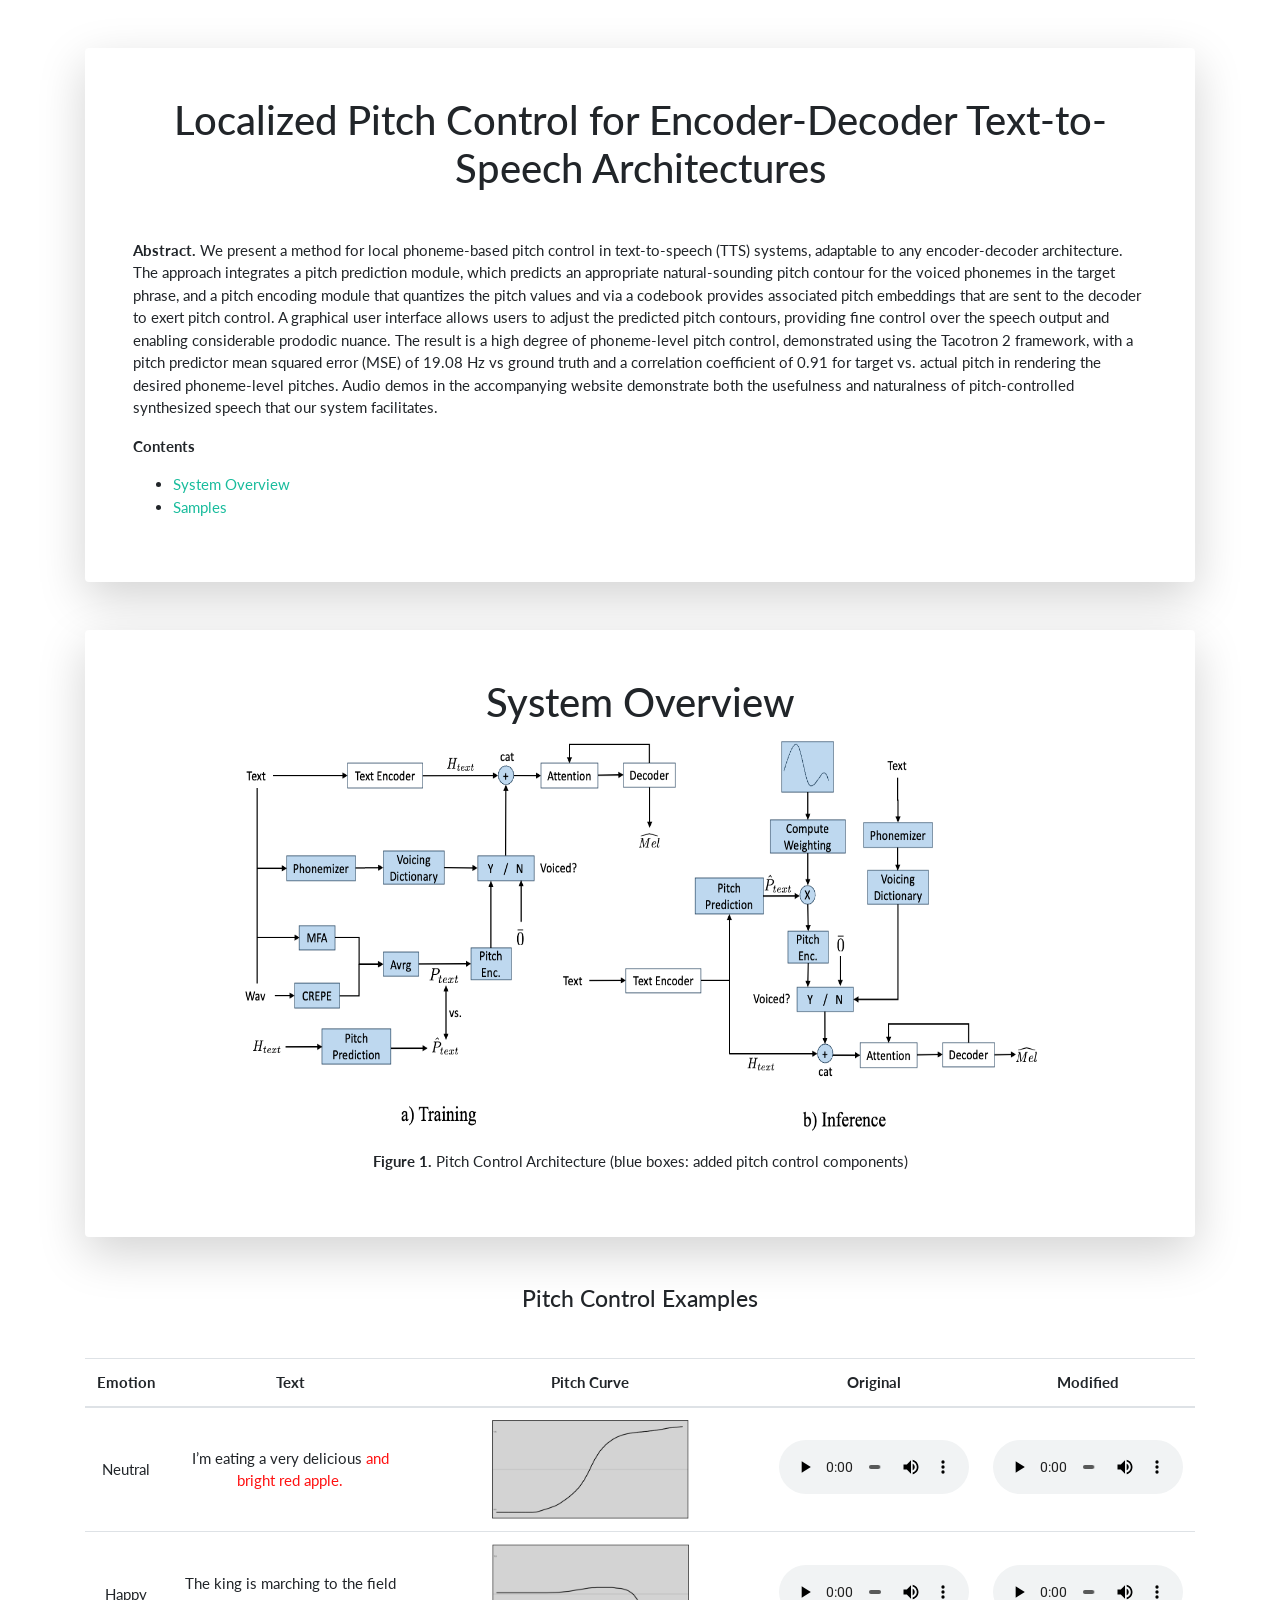
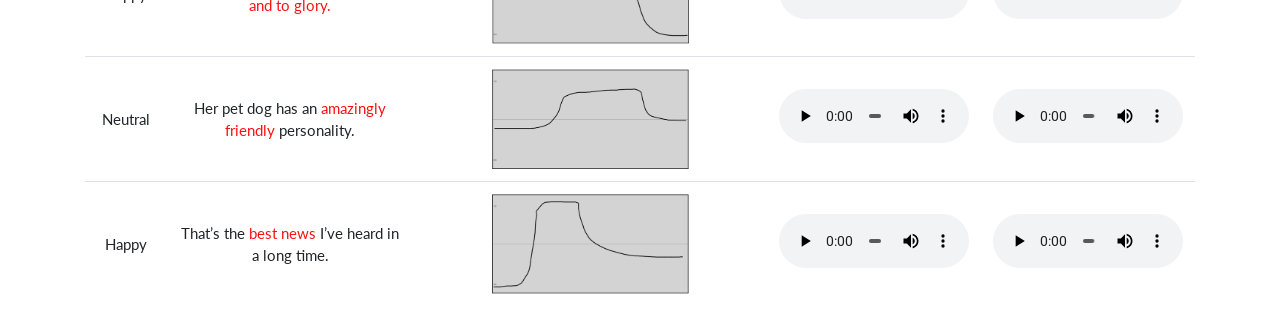
==== index.html @ 07febe43 "Fix system overview caption" ====
<!DOCTYPE html>
<html>

<head>
	<meta charset="utf-8">
	<meta name="generator" content="Hugo 0.88.1" />
	<meta name="viewport" content="width=device-width, initial-scale=1">
	<link href="https://fonts.googleapis.com/css?family=Roboto:300,400,700" rel="stylesheet" type="text/css">
	<link rel="stylesheet" href="css/bootstrap.min.css">

	<title id="page-title">Localized Pitch Control for Encoder-Decoder Text-to-Speech Architectures</title>
	<link href="css/bootstrap.min.css" rel="stylesheet">
	<link href="css/style.css" rel="stylesheet">
</head>


<body data-new-gr-c-s-check-loaded="14.1091.0" data-gr-ext-installed="">

<div class="container" >
<header role="banner">
</header>
<main role="main">
<article itemscope itemtype="https://schema.org/BlogPosting">

<div class="container pt-5 mt-5 shadow-lg p-5 mb-5 bg-white rounded">
	<div class="text-center">
	<h2 id="header-title">Localized Pitch Control for Encoder-Decoder Text-to-Speech Architectures</h2>

        <p class="fst-italic mb-0">
        	<br>
			  
      <p></p>
        </p>
        <p><b> </b></p>
	</div>
	<p id="abstract"><b>Abstract.</b> 
		We present a method for local phoneme-based pitch control in text-to-speech (TTS) systems, adaptable to any encoder-decoder architecture. The approach integrates a pitch prediction module, which predicts an appropriate natural-sounding pitch contour for the voiced phonemes in the target phrase, and a pitch encoding module that quantizes the pitch values and via a codebook provides associated pitch embeddings that are sent to the decoder to exert pitch control. A graphical user interface allows users to adjust the predicted pitch contours, providing fine control over the speech output and enabling considerable prododic nuance. The result is a high degree of phoneme-level pitch control, demonstrated using the Tacotron 2 framework, with a pitch predictor mean squared error (MSE) of 19.08 Hz vs ground truth and a correlation coefficient of 0.91 for target vs. actual pitch in rendering the desired phoneme-level pitches. Audio demos in the accompanying website demonstrate both the usefulness and naturalness of pitch-controlled synthesized speech that our system facilitates.
	</p>

	<p>
	<b>Contents</b>
      <ul>
        <li><a href="#model-overview">System Overview</a></li>
		<li><a href="#sample-list">Samples</a></li>
      </ul>
	</p>
</div>

<div class="container pt-5 mt-5 shadow-lg p-5 mb-5 bg-white rounded">		
	<h2 id="model-overview" style="text-align: center;">System Overview</h2>
	<body>
	<p style="text-align: center;">
		<img src="data/system.png" height="400" width="800">
	</p>
	</body>
		<p style="text-align: center;" >
			<b>Figure 1.</b> Pitch Control Architecture (blue boxes: added pitch control components)
		</p>
</div>

<h4 id="pitch-control-samples" style="text-align: center;">Pitch Control Examples</h4>
	<br>
		<div class="table-responsive pt-3">
			<table class="table table-hover pt-2">
				<thead>
				<tr>
				<th style="text-align: center">Emotion</th>
				<th style="text-align: center">Text</th>
				<th style="text-align: center">Pitch Curve</th>
				<th style="text-align: center">Original</th>
				<th style="text-align: center">Modified</th>
				</tr>
				</thead>
				<tbody id="sample-list">
					<tr>
						<td style="vertical-align : middle;text-align:center;">Neutral</td>
						<td style="vertical-align : middle;text-align:center;">I’m eating a very delicious <span class="pitch">and bright red apple.</span></td>
						<td style="vertical-align : middle;text-align:center;"><img src="data\samples\canvas_1.png" width="60%" height="60%"/></td>
						<td style="vertical-align : middle;text-align:center;"><audio  controls style="width: 190px;"><source src="data\samples\original_1.wav"/>Your browser does not support the audio element.</audio></td>
						<td style="vertical-align : middle;text-align:center;"><audio  controls style="width: 190px;"><source src="data\samples\modified_1.wav"/>Your browser does not support the audio element.</audio></td>
					</tr><tr>
						<td style="vertical-align : middle;text-align:center;">Happy</td>
						<td style="vertical-align : middle;text-align:center;">The king is marching to the field <span class="pitch">and to glory.</span></td>
						<td style="vertical-align : middle;text-align:center;"><img src="data\samples\canvas_2.png" width="60%" height="60%"/></td>
						<td style="vertical-align : middle;text-align:center;"><audio  controls style="width: 190px;"><source src="data\samples\original_2.wav"/>Your browser does not support the audio element.</audio></td>
						<td style="vertical-align : middle;text-align:center;"><audio  controls style="width: 190px;"><source src="data\samples\modified_2.wav"/>Your browser does not support the audio element.</audio></td>
					</tr><tr>
						<td style="vertical-align : middle;text-align:center;">Neutral</td>
						<td style="vertical-align : middle;text-align:center;">Her pet dog has an <span class="pitch">amazingly friendly</span> personality.</td>
						<td style="vertical-align : middle;text-align:center;"><img src="data\samples\canvas_3.png" width="60%" height="60%"/></td>
						<td style="vertical-align : middle;text-align:center;"><audio  controls style="width: 190px;"><source src="data\samples\original_3.wav"/>Your browser does not support the audio element.</audio></td>
						<td style="vertical-align : middle;text-align:center;"><audio  controls style="width: 190px;"><source src="data\samples\modified_3.wav"/>Your browser does not support the audio element.</audio></td>
					</tr><tr>
						<td style="vertical-align : middle;text-align:center;">Happy</td>
						<td style="vertical-align : middle;text-align:center;">That’s the <span class="pitch">best news</span> I’ve heard in a long time.</td>
						<td style="vertical-align : middle;text-align:center;"><img src="data\samples\canvas_4.png" width="60%" height="60%"/></td>
						<td style="vertical-align : middle;text-align:center;"><audio  controls style="width: 190px;"><source src="data\samples\original_4.wav"/>Your browser does not support the audio element.</audio></td>
						<td style="vertical-align : middle;text-align:center;"><audio  controls style="width: 190px;"><source src="data\samples\modified_4.wav"/>Your browser does not support the audio element.</audio></td>
					</tr>
				</tbody>
			</table>
		</div>
</div>

</div>

</article>
</main>
</div>

</body>
</html>
---- css/style.css ----
.pitch { color:#FF1111}
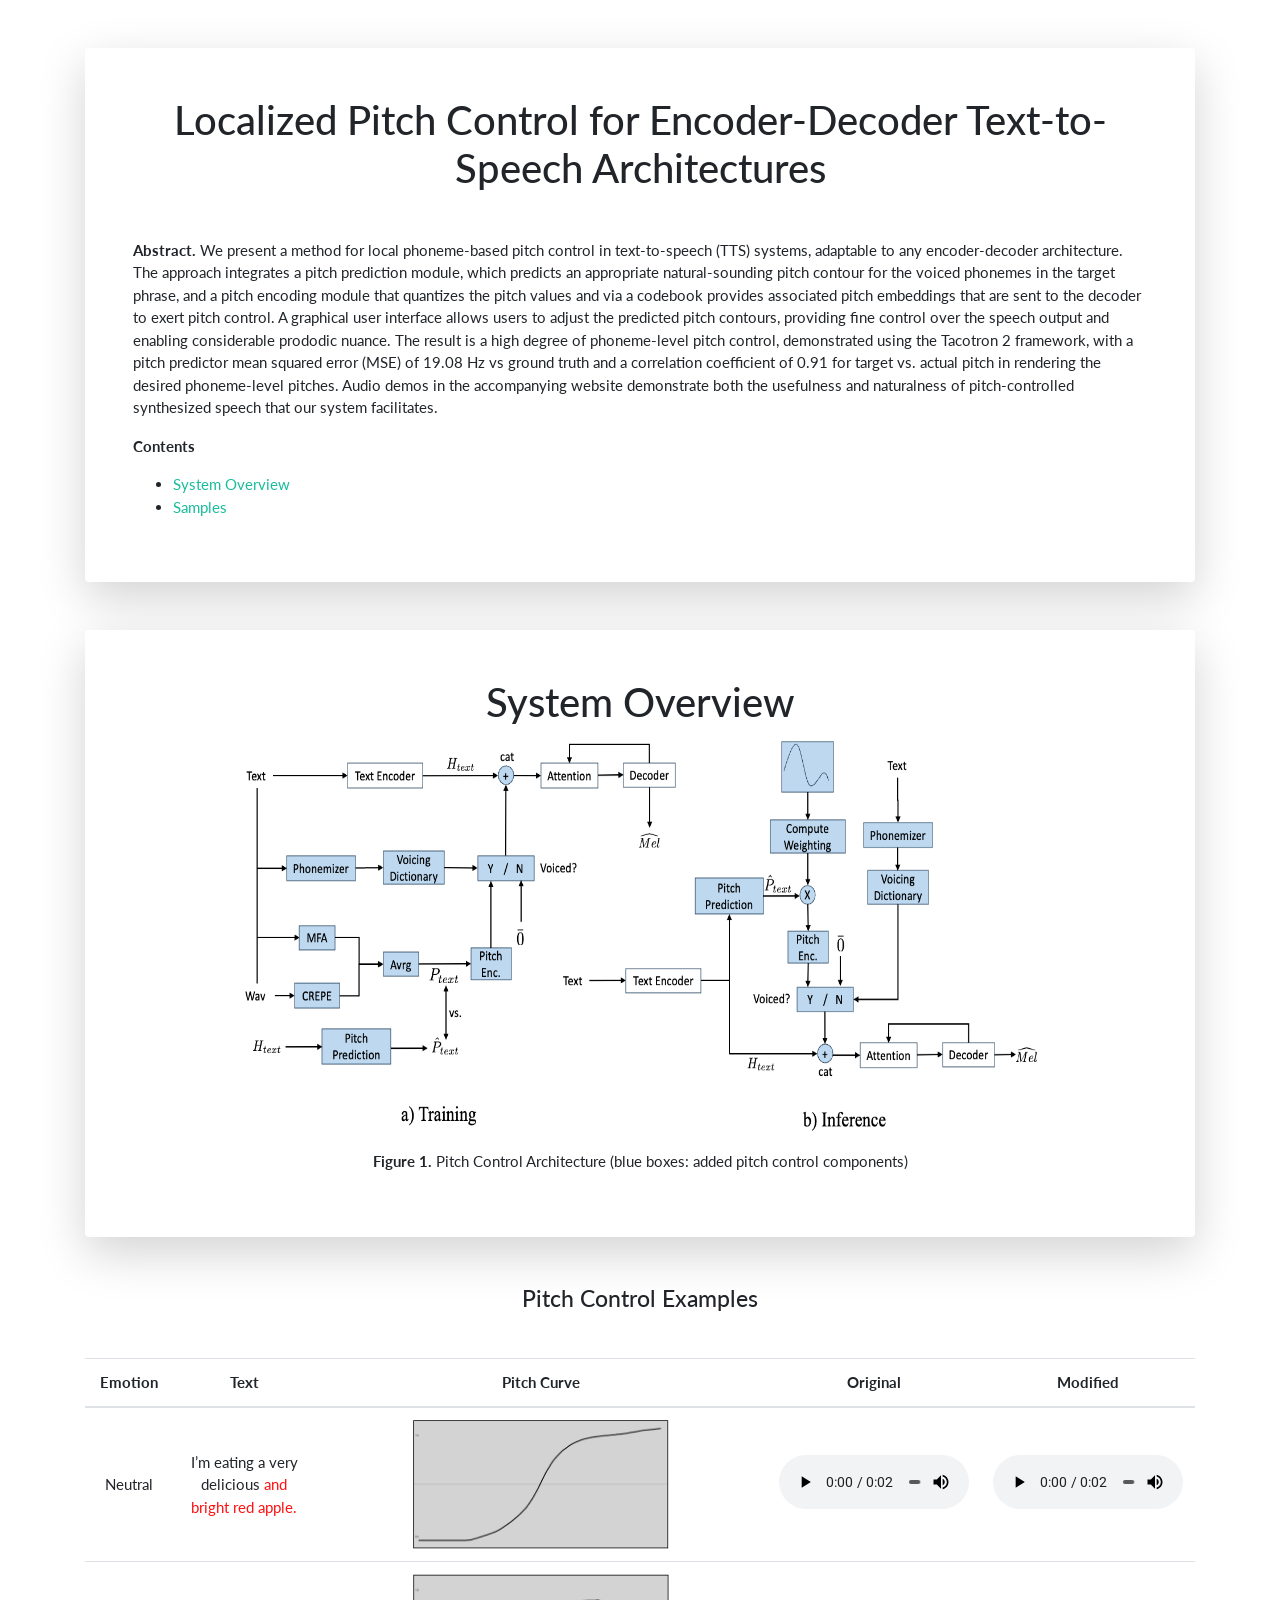
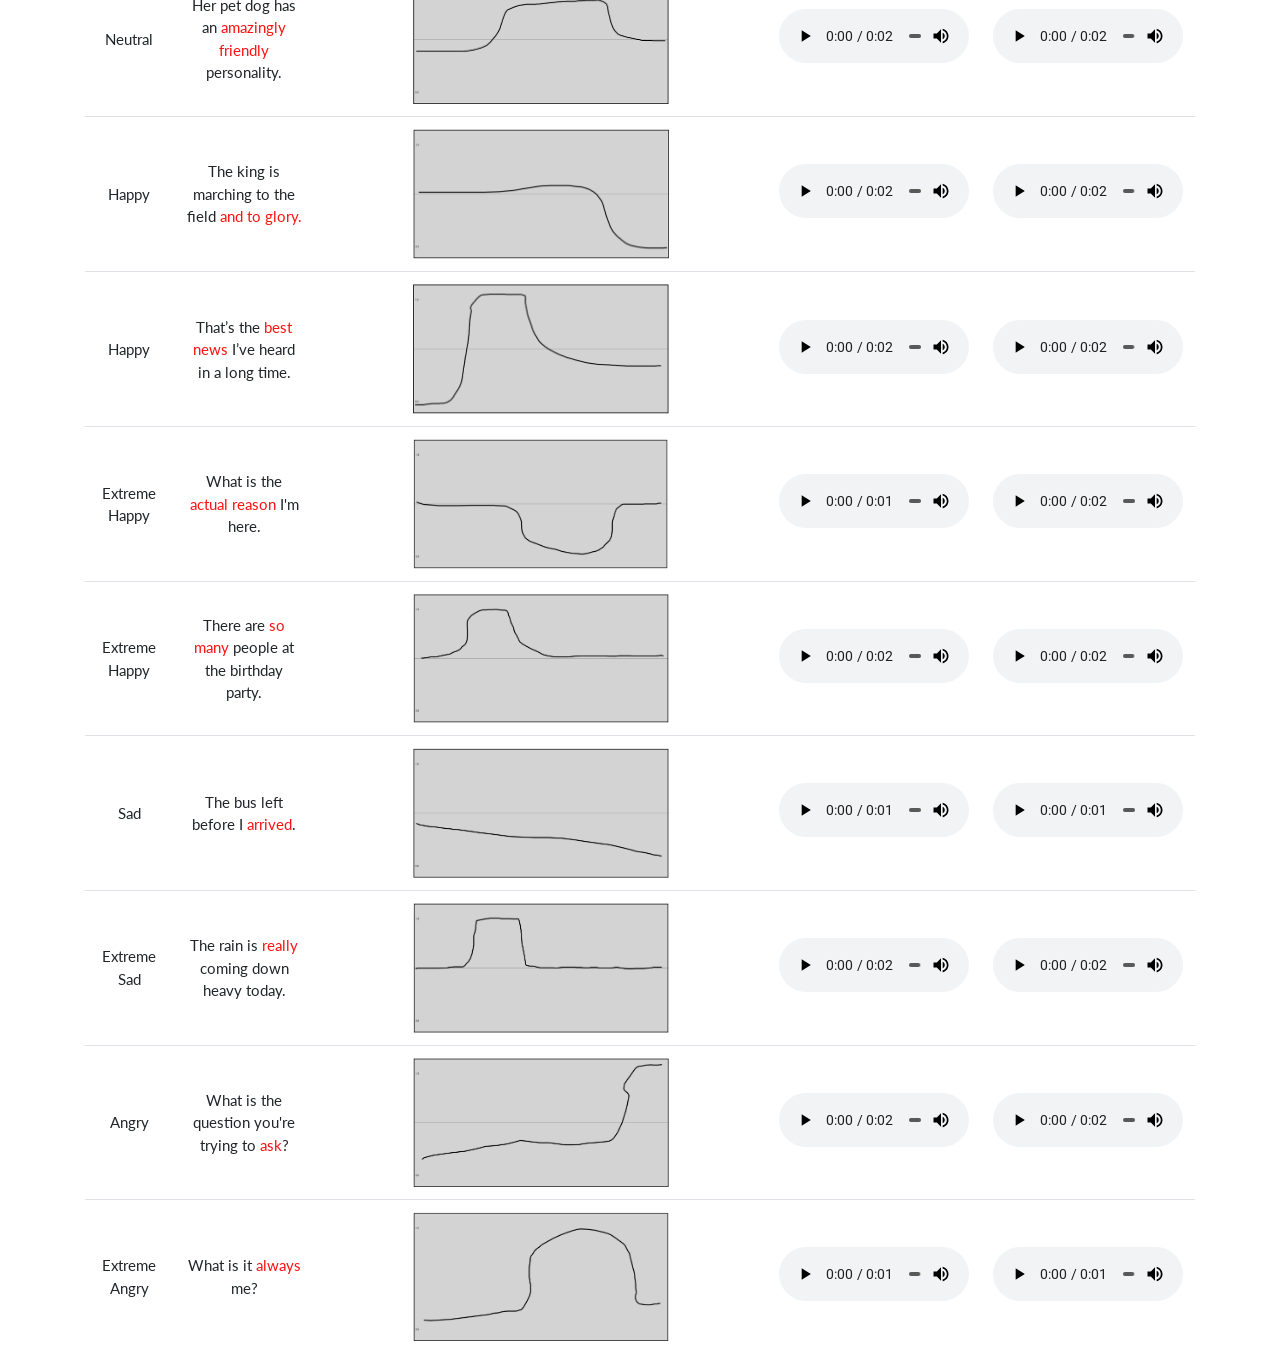
==== commit ad6735b8: "Add samples with additional emotions" ====
--- a/index.html
+++ b/index.html
@@ -72,31 +72,67 @@
 				</tr>
 				</thead>
 				<tbody id="sample-list">
-					<tr>
-						<td style="vertical-align : middle;text-align:center;">Neutral</td>
-						<td style="vertical-align : middle;text-align:center;">I’m eating a very delicious <span class="pitch">and bright red apple.</span></td>
-						<td style="vertical-align : middle;text-align:center;"><img src="data\samples\canvas_1.png" width="60%" height="60%"/></td>
-						<td style="vertical-align : middle;text-align:center;"><audio  controls style="width: 190px;"><source src="data\samples\original_1.wav"/>Your browser does not support the audio element.</audio></td>
-						<td style="vertical-align : middle;text-align:center;"><audio  controls style="width: 190px;"><source src="data\samples\modified_1.wav"/>Your browser does not support the audio element.</audio></td>
-					</tr><tr>
-						<td style="vertical-align : middle;text-align:center;">Happy</td>
-						<td style="vertical-align : middle;text-align:center;">The king is marching to the field <span class="pitch">and to glory.</span></td>
-						<td style="vertical-align : middle;text-align:center;"><img src="data\samples\canvas_2.png" width="60%" height="60%"/></td>
-						<td style="vertical-align : middle;text-align:center;"><audio  controls style="width: 190px;"><source src="data\samples\original_2.wav"/>Your browser does not support the audio element.</audio></td>
-						<td style="vertical-align : middle;text-align:center;"><audio  controls style="width: 190px;"><source src="data\samples\modified_2.wav"/>Your browser does not support the audio element.</audio></td>
-					</tr><tr>
-						<td style="vertical-align : middle;text-align:center;">Neutral</td>
-						<td style="vertical-align : middle;text-align:center;">Her pet dog has an <span class="pitch">amazingly friendly</span> personality.</td>
-						<td style="vertical-align : middle;text-align:center;"><img src="data\samples\canvas_3.png" width="60%" height="60%"/></td>
-						<td style="vertical-align : middle;text-align:center;"><audio  controls style="width: 190px;"><source src="data\samples\original_3.wav"/>Your browser does not support the audio element.</audio></td>
-						<td style="vertical-align : middle;text-align:center;"><audio  controls style="width: 190px;"><source src="data\samples\modified_3.wav"/>Your browser does not support the audio element.</audio></td>
-					</tr><tr>
-						<td style="vertical-align : middle;text-align:center;">Happy</td>
-						<td style="vertical-align : middle;text-align:center;">That’s the <span class="pitch">best news</span> I’ve heard in a long time.</td>
-						<td style="vertical-align : middle;text-align:center;"><img src="data\samples\canvas_4.png" width="60%" height="60%"/></td>
-						<td style="vertical-align : middle;text-align:center;"><audio  controls style="width: 190px;"><source src="data\samples\original_4.wav"/>Your browser does not support the audio element.</audio></td>
-						<td style="vertical-align : middle;text-align:center;"><audio  controls style="width: 190px;"><source src="data\samples\modified_4.wav"/>Your browser does not support the audio element.</audio></td>
-					</tr>
+				<tr>
+					<td style="vertical-align : middle;text-align:center;">Neutral</td>
+					<td style="vertical-align : middle;text-align:center;">I’m eating a very delicious <span class="pitch">and bright red apple.</span></td>
+					<td style="vertical-align : middle;text-align:center;"><img src="data\samples\canvas_1.png" width="60%" height="60%"/></td>
+					<td style="vertical-align : middle;text-align:center;"><audio  controls style="width: 190px;"><source src="data\samples\original_1.wav"/>Your browser does not support the audio element.</audio></td>
+					<td style="vertical-align : middle;text-align:center;"><audio  controls style="width: 190px;"><source src="data\samples\modified_1.wav"/>Your browser does not support the audio element.</audio></td>
+				</tr><tr>
+					<td style="vertical-align : middle;text-align:center;">Neutral</td>
+					<td style="vertical-align : middle;text-align:center;">Her pet dog has an <span class="pitch">amazingly friendly</span> personality.</td>
+					<td style="vertical-align : middle;text-align:center;"><img src="data\samples\canvas_2.png" width="60%" height="60%"/></td>
+					<td style="vertical-align : middle;text-align:center;"><audio  controls style="width: 190px;"><source src="data\samples\original_2.wav"/>Your browser does not support the audio element.</audio></td>
+					<td style="vertical-align : middle;text-align:center;"><audio  controls style="width: 190px;"><source src="data\samples\modified_2.wav"/>Your browser does not support the audio element.</audio></td>
+				</tr><tr>
+					<td style="vertical-align : middle;text-align:center;">Happy</td>
+					<td style="vertical-align : middle;text-align:center;">The king is marching to the field <span class="pitch">and to glory.</span></td>
+					<td style="vertical-align : middle;text-align:center;"><img src="data\samples\canvas_3.png" width="60%" height="60%"/></td>
+					<td style="vertical-align : middle;text-align:center;"><audio  controls style="width: 190px;"><source src="data\samples\original_3.wav"/>Your browser does not support the audio element.</audio></td>
+					<td style="vertical-align : middle;text-align:center;"><audio  controls style="width: 190px;"><source src="data\samples\modified_3.wav"/>Your browser does not support the audio element.</audio></td>
+				</tr><tr>
+					<td style="vertical-align : middle;text-align:center;">Happy</td>
+					<td style="vertical-align : middle;text-align:center;">That’s the <span class="pitch">best news</span> I’ve heard in a long time.</td>
+					<td style="vertical-align : middle;text-align:center;"><img src="data\samples\canvas_4.png" width="60%" height="60%"/></td>
+					<td style="vertical-align : middle;text-align:center;"><audio  controls style="width: 190px;"><source src="data\samples\original_4.wav"/>Your browser does not support the audio element.</audio></td>
+					<td style="vertical-align : middle;text-align:center;"><audio  controls style="width: 190px;"><source src="data\samples\modified_4.wav"/>Your browser does not support the audio element.</audio></td>
+				</tr><tr>
+					<td style="vertical-align : middle;text-align:center;">Extreme Happy</td>
+					<td style="vertical-align : middle;text-align:center;">What is the <span class="pitch">actual reason</span> I'm here.</td>
+					<td style="vertical-align : middle;text-align:center;"><img src="data\samples\canvas_5.png" width="60%" height="60%"/></td>
+					<td style="vertical-align : middle;text-align:center;"><audio  controls style="width: 190px;"><source src="data\samples\original_5.wav"/>Your browser does not support the audio element.</audio></td>
+					<td style="vertical-align : middle;text-align:center;"><audio  controls style="width: 190px;"><source src="data\samples\modified_5.wav"/>Your browser does not support the audio element.</audio></td>
+				</tr><tr>
+					<td style="vertical-align : middle;text-align:center;">Extreme Happy</td>
+					<td style="vertical-align : middle;text-align:center;">There are <span class="pitch">so many</span> people at the birthday party.</td>
+					<td style="vertical-align : middle;text-align:center;"><img src="data\samples\canvas_6.png" width="60%" height="60%"/></td>
+					<td style="vertical-align : middle;text-align:center;"><audio  controls style="width: 190px;"><source src="data\samples\original_6.wav"/>Your browser does not support the audio element.</audio></td>
+					<td style="vertical-align : middle;text-align:center;"><audio  controls style="width: 190px;"><source src="data\samples\modified_6.wav"/>Your browser does not support the audio element.</audio></td>
+				</tr><tr>
+					<td style="vertical-align : middle;text-align:center;">Sad</td>
+					<td style="vertical-align : middle;text-align:center;">The bus left before I <span class="pitch">arrived</span>.</td>
+					<td style="vertical-align : middle;text-align:center;"><img src="data\samples\canvas_7.png" width="60%" height="60%"/></td>
+					<td style="vertical-align : middle;text-align:center;"><audio  controls style="width: 190px;"><source src="data\samples\original_7.wav"/>Your browser does not support the audio element.</audio></td>
+					<td style="vertical-align : middle;text-align:center;"><audio  controls style="width: 190px;"><source src="data\samples\modified_7.wav"/>Your browser does not support the audio element.</audio></td>
+				</tr><tr>
+					<td style="vertical-align : middle;text-align:center;">Extreme Sad</td>
+					<td style="vertical-align : middle;text-align:center;">The rain is <span class="pitch">really</span> coming down heavy today.</td>
+					<td style="vertical-align : middle;text-align:center;"><img src="data\samples\canvas_8.png" width="60%" height="60%"/></td>
+					<td style="vertical-align : middle;text-align:center;"><audio  controls style="width: 190px;"><source src="data\samples\original_8.wav"/>Your browser does not support the audio element.</audio></td>
+					<td style="vertical-align : middle;text-align:center;"><audio  controls style="width: 190px;"><source src="data\samples\modified_8.wav"/>Your browser does not support the audio element.</audio></td>
+				</tr><tr>
+					<td style="vertical-align : middle;text-align:center;">Angry</td>
+					<td style="vertical-align : middle;text-align:center;">What is the question you're trying to <span class="pitch">ask</span>?</td>
+					<td style="vertical-align : middle;text-align:center;"><img src="data\samples\canvas_9.png" width="60%" height="60%"/></td>
+					<td style="vertical-align : middle;text-align:center;"><audio  controls style="width: 190px;"><source src="data\samples\original_9.wav"/>Your browser does not support the audio element.</audio></td>
+					<td style="vertical-align : middle;text-align:center;"><audio  controls style="width: 190px;"><source src="data\samples\modified_9.wav"/>Your browser does not support the audio element.</audio></td>
+				</tr><tr>
+					<td style="vertical-align : middle;text-align:center;">Extreme Angry</td>
+					<td style="vertical-align : middle;text-align:center;">What is it <span class="pitch">always</span> me?</td>
+					<td style="vertical-align : middle;text-align:center;"><img src="data\samples\canvas_10.png" width="60%" height="60%"/></td>
+					<td style="vertical-align : middle;text-align:center;"><audio  controls style="width: 190px;"><source src="data\samples\original_10.wav"/>Your browser does not support the audio element.</audio></td>
+					<td style="vertical-align : middle;text-align:center;"><audio  controls style="width: 190px;"><source src="data\samples\modified_10.wav"/>Your browser does not support the audio element.</audio></td>
+				</tr>
 				</tbody>
 			</table>
 		</div>
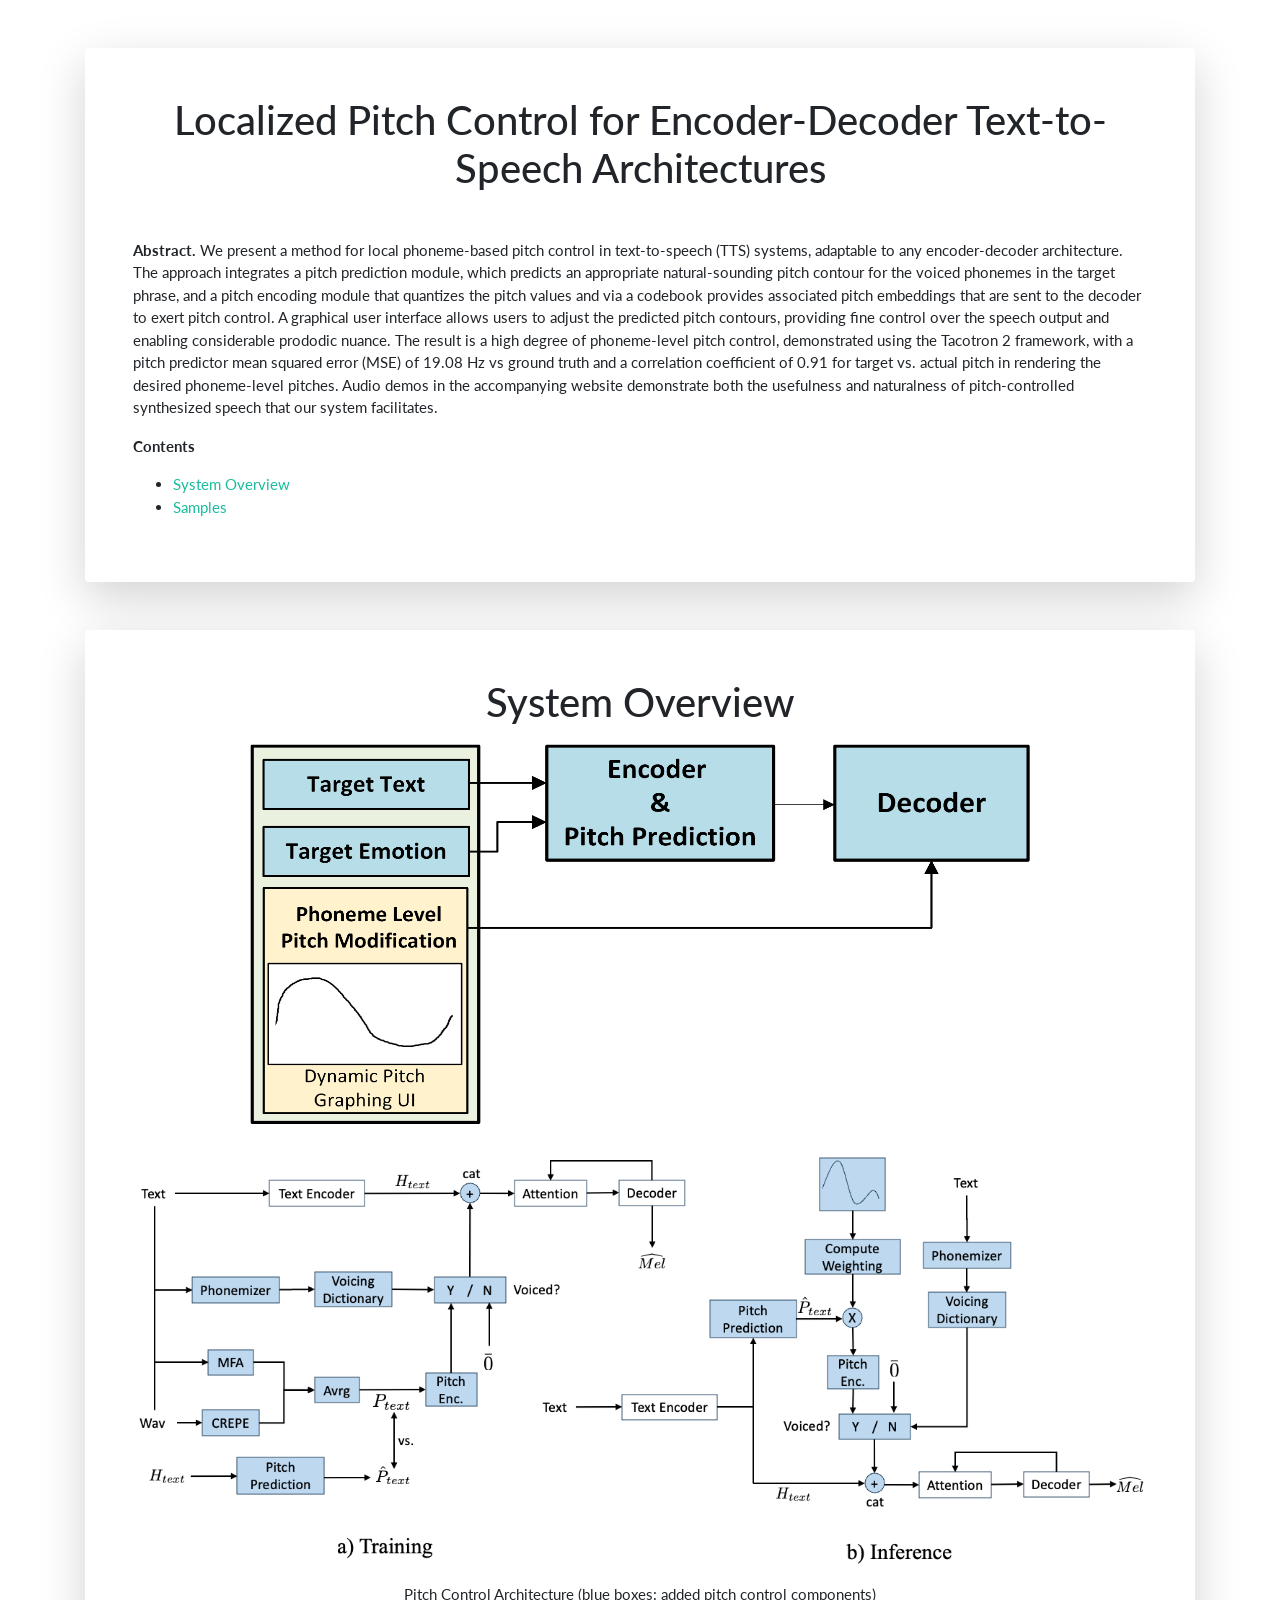
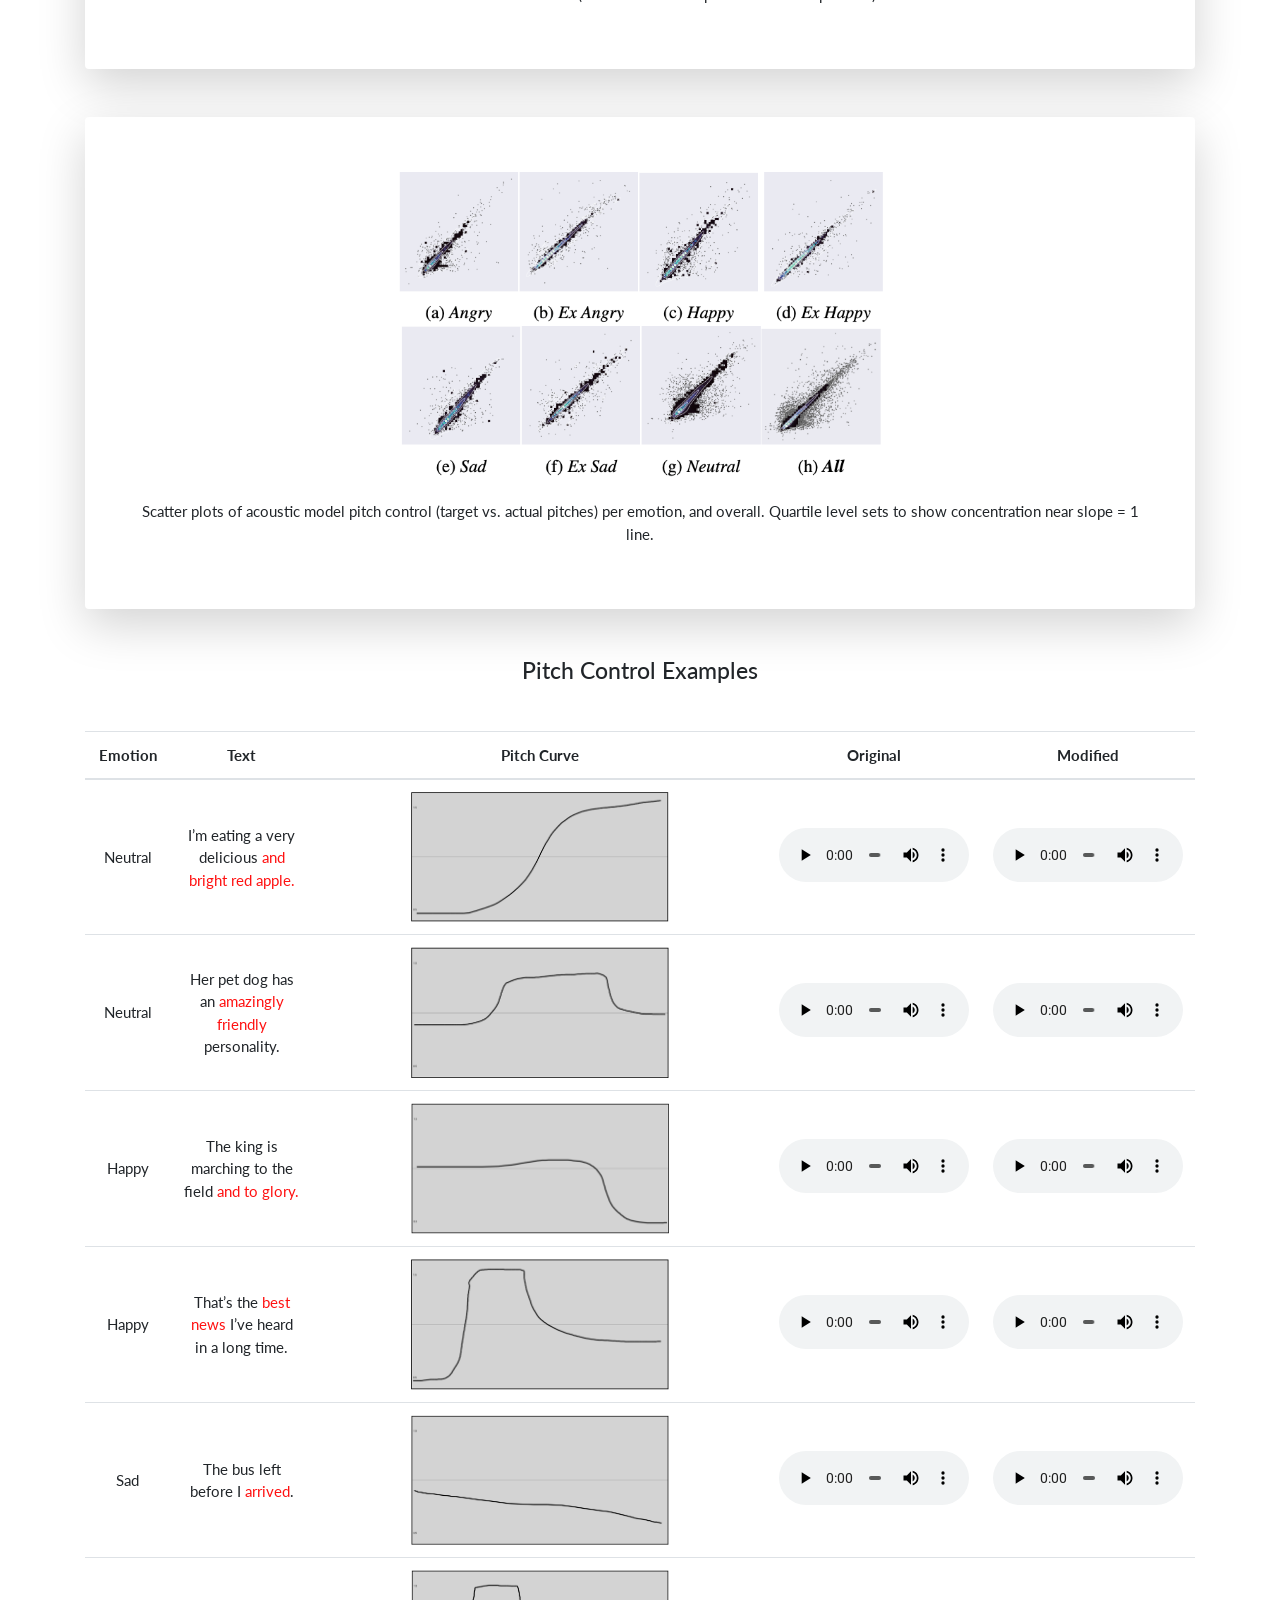
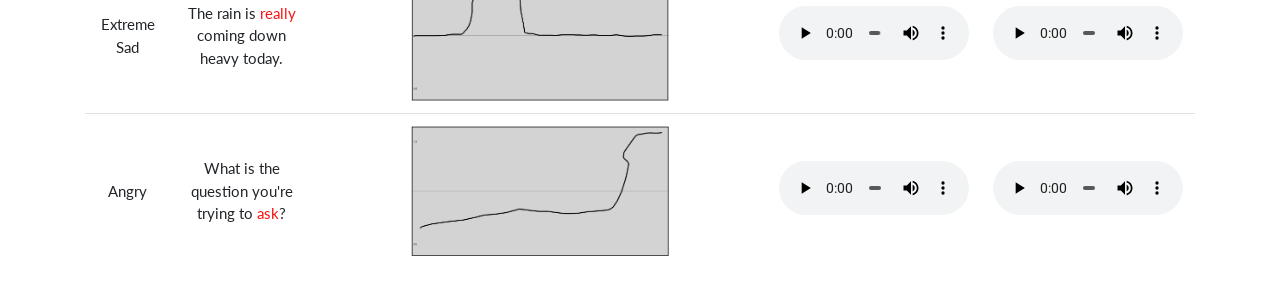
==== commit 0ecd2618: "Remove LQ samples and include new diagrams" ====
--- a/index.html
+++ b/index.html
@@ -46,17 +46,33 @@
 	</p>
 </div>
 
+
 <div class="container pt-5 mt-5 shadow-lg p-5 mb-5 bg-white rounded">		
 	<h2 id="model-overview" style="text-align: center;">System Overview</h2>
 	<body>
 	<p style="text-align: center;">
-		<img src="data/system.png" height="400" width="800">
+		<img src="data/system_2	.png" height="400" width="800">
+	</p>
+	<p style="text-align: center;">
+		<img src="data/system.png" height="100%" width="100%">
 	</p>
 	</body>
 		<p style="text-align: center;" >
-			<b>Figure 1.</b> Pitch Control Architecture (blue boxes: added pitch control components)
+			Pitch Control Architecture (blue boxes: added pitch control components)
 		</p>
 </div>
+
+<div class="container pt-5 mt-5 shadow-lg p-5 mb-5 bg-white rounded">		
+	<body>
+	<p style="text-align: center;">
+		<img src="data/emotion_plot.png" height="50%" width="50%">
+	</p>
+	</body>
+		<p style="text-align: center;" >
+			Scatter plots of acoustic model pitch control (target vs. actual pitches) per emotion, and overall. Quartile level sets to show concentration near slope = 1 line.
+		</p>
+</div>
+
 
 <h4 id="pitch-control-samples" style="text-align: center;">Pitch Control Examples</h4>
 	<br>
@@ -72,67 +88,49 @@
 				</tr>
 				</thead>
 				<tbody id="sample-list">
-				<tr>
-					<td style="vertical-align : middle;text-align:center;">Neutral</td>
-					<td style="vertical-align : middle;text-align:center;">I’m eating a very delicious <span class="pitch">and bright red apple.</span></td>
-					<td style="vertical-align : middle;text-align:center;"><img src="data\samples\canvas_1.png" width="60%" height="60%"/></td>
-					<td style="vertical-align : middle;text-align:center;"><audio  controls style="width: 190px;"><source src="data\samples\original_1.wav"/>Your browser does not support the audio element.</audio></td>
-					<td style="vertical-align : middle;text-align:center;"><audio  controls style="width: 190px;"><source src="data\samples\modified_1.wav"/>Your browser does not support the audio element.</audio></td>
-				</tr><tr>
-					<td style="vertical-align : middle;text-align:center;">Neutral</td>
-					<td style="vertical-align : middle;text-align:center;">Her pet dog has an <span class="pitch">amazingly friendly</span> personality.</td>
-					<td style="vertical-align : middle;text-align:center;"><img src="data\samples\canvas_2.png" width="60%" height="60%"/></td>
-					<td style="vertical-align : middle;text-align:center;"><audio  controls style="width: 190px;"><source src="data\samples\original_2.wav"/>Your browser does not support the audio element.</audio></td>
-					<td style="vertical-align : middle;text-align:center;"><audio  controls style="width: 190px;"><source src="data\samples\modified_2.wav"/>Your browser does not support the audio element.</audio></td>
-				</tr><tr>
-					<td style="vertical-align : middle;text-align:center;">Happy</td>
-					<td style="vertical-align : middle;text-align:center;">The king is marching to the field <span class="pitch">and to glory.</span></td>
-					<td style="vertical-align : middle;text-align:center;"><img src="data\samples\canvas_3.png" width="60%" height="60%"/></td>
-					<td style="vertical-align : middle;text-align:center;"><audio  controls style="width: 190px;"><source src="data\samples\original_3.wav"/>Your browser does not support the audio element.</audio></td>
-					<td style="vertical-align : middle;text-align:center;"><audio  controls style="width: 190px;"><source src="data\samples\modified_3.wav"/>Your browser does not support the audio element.</audio></td>
-				</tr><tr>
-					<td style="vertical-align : middle;text-align:center;">Happy</td>
-					<td style="vertical-align : middle;text-align:center;">That’s the <span class="pitch">best news</span> I’ve heard in a long time.</td>
-					<td style="vertical-align : middle;text-align:center;"><img src="data\samples\canvas_4.png" width="60%" height="60%"/></td>
-					<td style="vertical-align : middle;text-align:center;"><audio  controls style="width: 190px;"><source src="data\samples\original_4.wav"/>Your browser does not support the audio element.</audio></td>
-					<td style="vertical-align : middle;text-align:center;"><audio  controls style="width: 190px;"><source src="data\samples\modified_4.wav"/>Your browser does not support the audio element.</audio></td>
-				</tr><tr>
-					<td style="vertical-align : middle;text-align:center;">Extreme Happy</td>
-					<td style="vertical-align : middle;text-align:center;">What is the <span class="pitch">actual reason</span> I'm here.</td>
-					<td style="vertical-align : middle;text-align:center;"><img src="data\samples\canvas_5.png" width="60%" height="60%"/></td>
-					<td style="vertical-align : middle;text-align:center;"><audio  controls style="width: 190px;"><source src="data\samples\original_5.wav"/>Your browser does not support the audio element.</audio></td>
-					<td style="vertical-align : middle;text-align:center;"><audio  controls style="width: 190px;"><source src="data\samples\modified_5.wav"/>Your browser does not support the audio element.</audio></td>
-				</tr><tr>
-					<td style="vertical-align : middle;text-align:center;">Extreme Happy</td>
-					<td style="vertical-align : middle;text-align:center;">There are <span class="pitch">so many</span> people at the birthday party.</td>
-					<td style="vertical-align : middle;text-align:center;"><img src="data\samples\canvas_6.png" width="60%" height="60%"/></td>
-					<td style="vertical-align : middle;text-align:center;"><audio  controls style="width: 190px;"><source src="data\samples\original_6.wav"/>Your browser does not support the audio element.</audio></td>
-					<td style="vertical-align : middle;text-align:center;"><audio  controls style="width: 190px;"><source src="data\samples\modified_6.wav"/>Your browser does not support the audio element.</audio></td>
-				</tr><tr>
-					<td style="vertical-align : middle;text-align:center;">Sad</td>
-					<td style="vertical-align : middle;text-align:center;">The bus left before I <span class="pitch">arrived</span>.</td>
-					<td style="vertical-align : middle;text-align:center;"><img src="data\samples\canvas_7.png" width="60%" height="60%"/></td>
-					<td style="vertical-align : middle;text-align:center;"><audio  controls style="width: 190px;"><source src="data\samples\original_7.wav"/>Your browser does not support the audio element.</audio></td>
-					<td style="vertical-align : middle;text-align:center;"><audio  controls style="width: 190px;"><source src="data\samples\modified_7.wav"/>Your browser does not support the audio element.</audio></td>
-				</tr><tr>
-					<td style="vertical-align : middle;text-align:center;">Extreme Sad</td>
-					<td style="vertical-align : middle;text-align:center;">The rain is <span class="pitch">really</span> coming down heavy today.</td>
-					<td style="vertical-align : middle;text-align:center;"><img src="data\samples\canvas_8.png" width="60%" height="60%"/></td>
-					<td style="vertical-align : middle;text-align:center;"><audio  controls style="width: 190px;"><source src="data\samples\original_8.wav"/>Your browser does not support the audio element.</audio></td>
-					<td style="vertical-align : middle;text-align:center;"><audio  controls style="width: 190px;"><source src="data\samples\modified_8.wav"/>Your browser does not support the audio element.</audio></td>
-				</tr><tr>
-					<td style="vertical-align : middle;text-align:center;">Angry</td>
-					<td style="vertical-align : middle;text-align:center;">What is the question you're trying to <span class="pitch">ask</span>?</td>
-					<td style="vertical-align : middle;text-align:center;"><img src="data\samples\canvas_9.png" width="60%" height="60%"/></td>
-					<td style="vertical-align : middle;text-align:center;"><audio  controls style="width: 190px;"><source src="data\samples\original_9.wav"/>Your browser does not support the audio element.</audio></td>
-					<td style="vertical-align : middle;text-align:center;"><audio  controls style="width: 190px;"><source src="data\samples\modified_9.wav"/>Your browser does not support the audio element.</audio></td>
-				</tr><tr>
-					<td style="vertical-align : middle;text-align:center;">Extreme Angry</td>
-					<td style="vertical-align : middle;text-align:center;">What is it <span class="pitch">always</span> me?</td>
-					<td style="vertical-align : middle;text-align:center;"><img src="data\samples\canvas_10.png" width="60%" height="60%"/></td>
-					<td style="vertical-align : middle;text-align:center;"><audio  controls style="width: 190px;"><source src="data\samples\original_10.wav"/>Your browser does not support the audio element.</audio></td>
-					<td style="vertical-align : middle;text-align:center;"><audio  controls style="width: 190px;"><source src="data\samples\modified_10.wav"/>Your browser does not support the audio element.</audio></td>
-				</tr>
+			<tr>
+				<td style="vertical-align : middle;text-align:center;">Neutral</td>
+				<td style="vertical-align : middle;text-align:center;">I’m eating a very delicious <span class="pitch">and bright red apple.</span></td>
+				<td style="vertical-align : middle;text-align:center;"><img src="data\samples\canvas_1.png" width="60%" height="60%"/></td>
+				<td style="vertical-align : middle;text-align:center;"><audio  controls style="width: 190px;"><source src="data\samples\original_1.wav"/>Your browser does not support the audio element.</audio></td>
+				<td style="vertical-align : middle;text-align:center;"><audio  controls style="width: 190px;"><source src="data\samples\modified_1.wav"/>Your browser does not support the audio element.</audio></td>
+			</tr><tr>
+				<td style="vertical-align : middle;text-align:center;">Neutral</td>
+				<td style="vertical-align : middle;text-align:center;">Her pet dog has an <span class="pitch">amazingly friendly</span> personality.</td>
+				<td style="vertical-align : middle;text-align:center;"><img src="data\samples\canvas_2.png" width="60%" height="60%"/></td>
+				<td style="vertical-align : middle;text-align:center;"><audio  controls style="width: 190px;"><source src="data\samples\original_2.wav"/>Your browser does not support the audio element.</audio></td>
+				<td style="vertical-align : middle;text-align:center;"><audio  controls style="width: 190px;"><source src="data\samples\modified_2.wav"/>Your browser does not support the audio element.</audio></td>
+			</tr><tr>
+				<td style="vertical-align : middle;text-align:center;">Happy</td>
+				<td style="vertical-align : middle;text-align:center;">The king is marching to the field <span class="pitch">and to glory.</span></td>
+				<td style="vertical-align : middle;text-align:center;"><img src="data\samples\canvas_3.png" width="60%" height="60%"/></td>
+				<td style="vertical-align : middle;text-align:center;"><audio  controls style="width: 190px;"><source src="data\samples\original_3.wav"/>Your browser does not support the audio element.</audio></td>
+				<td style="vertical-align : middle;text-align:center;"><audio  controls style="width: 190px;"><source src="data\samples\modified_3.wav"/>Your browser does not support the audio element.</audio></td>
+			</tr><tr>
+				<td style="vertical-align : middle;text-align:center;">Happy</td>
+				<td style="vertical-align : middle;text-align:center;">That’s the <span class="pitch">best news</span> I’ve heard in a long time.</td>
+				<td style="vertical-align : middle;text-align:center;"><img src="data\samples\canvas_4.png" width="60%" height="60%"/></td>
+				<td style="vertical-align : middle;text-align:center;"><audio  controls style="width: 190px;"><source src="data\samples\original_4.wav"/>Your browser does not support the audio element.</audio></td>
+				<td style="vertical-align : middle;text-align:center;"><audio  controls style="width: 190px;"><source src="data\samples\modified_4.wav"/>Your browser does not support the audio element.</audio></td>
+			</tr><tr>
+				<td style="vertical-align : middle;text-align:center;">Sad</td>
+				<td style="vertical-align : middle;text-align:center;">The bus left before I <span class="pitch">arrived</span>.</td>
+				<td style="vertical-align : middle;text-align:center;"><img src="data\samples\canvas_7.png" width="60%" height="60%"/></td>
+				<td style="vertical-align : middle;text-align:center;"><audio  controls style="width: 190px;"><source src="data\samples\original_7.wav"/>Your browser does not support the audio element.</audio></td>
+				<td style="vertical-align : middle;text-align:center;"><audio  controls style="width: 190px;"><source src="data\samples\modified_7.wav"/>Your browser does not support the audio element.</audio></td>
+			</tr><tr>
+				<td style="vertical-align : middle;text-align:center;">Extreme Sad</td>
+				<td style="vertical-align : middle;text-align:center;">The rain is <span class="pitch">really</span> coming down heavy today.</td>
+				<td style="vertical-align : middle;text-align:center;"><img src="data\samples\canvas_8.png" width="60%" height="60%"/></td>
+				<td style="vertical-align : middle;text-align:center;"><audio  controls style="width: 190px;"><source src="data\samples\original_8.wav"/>Your browser does not support the audio element.</audio></td>
+				<td style="vertical-align : middle;text-align:center;"><audio  controls style="width: 190px;"><source src="data\samples\modified_8.wav"/>Your browser does not support the audio element.</audio></td>
+			</tr><tr>
+				<td style="vertical-align : middle;text-align:center;">Angry</td>
+				<td style="vertical-align : middle;text-align:center;">What is the question you're trying to <span class="pitch">ask</span>?</td>
+				<td style="vertical-align : middle;text-align:center;"><img src="data\samples\canvas_9.png" width="60%" height="60%"/></td>
+				<td style="vertical-align : middle;text-align:center;"><audio  controls style="width: 190px;"><source src="data\samples\original_9.wav"/>Your browser does not support the audio element.</audio></td>
+				<td style="vertical-align : middle;text-align:center;"><audio  controls style="width: 190px;"><source src="data\samples\modified_9.wav"/>Your browser does not support the audio element.</audio></td>
+			</tr>
 				</tbody>
 			</table>
 		</div>
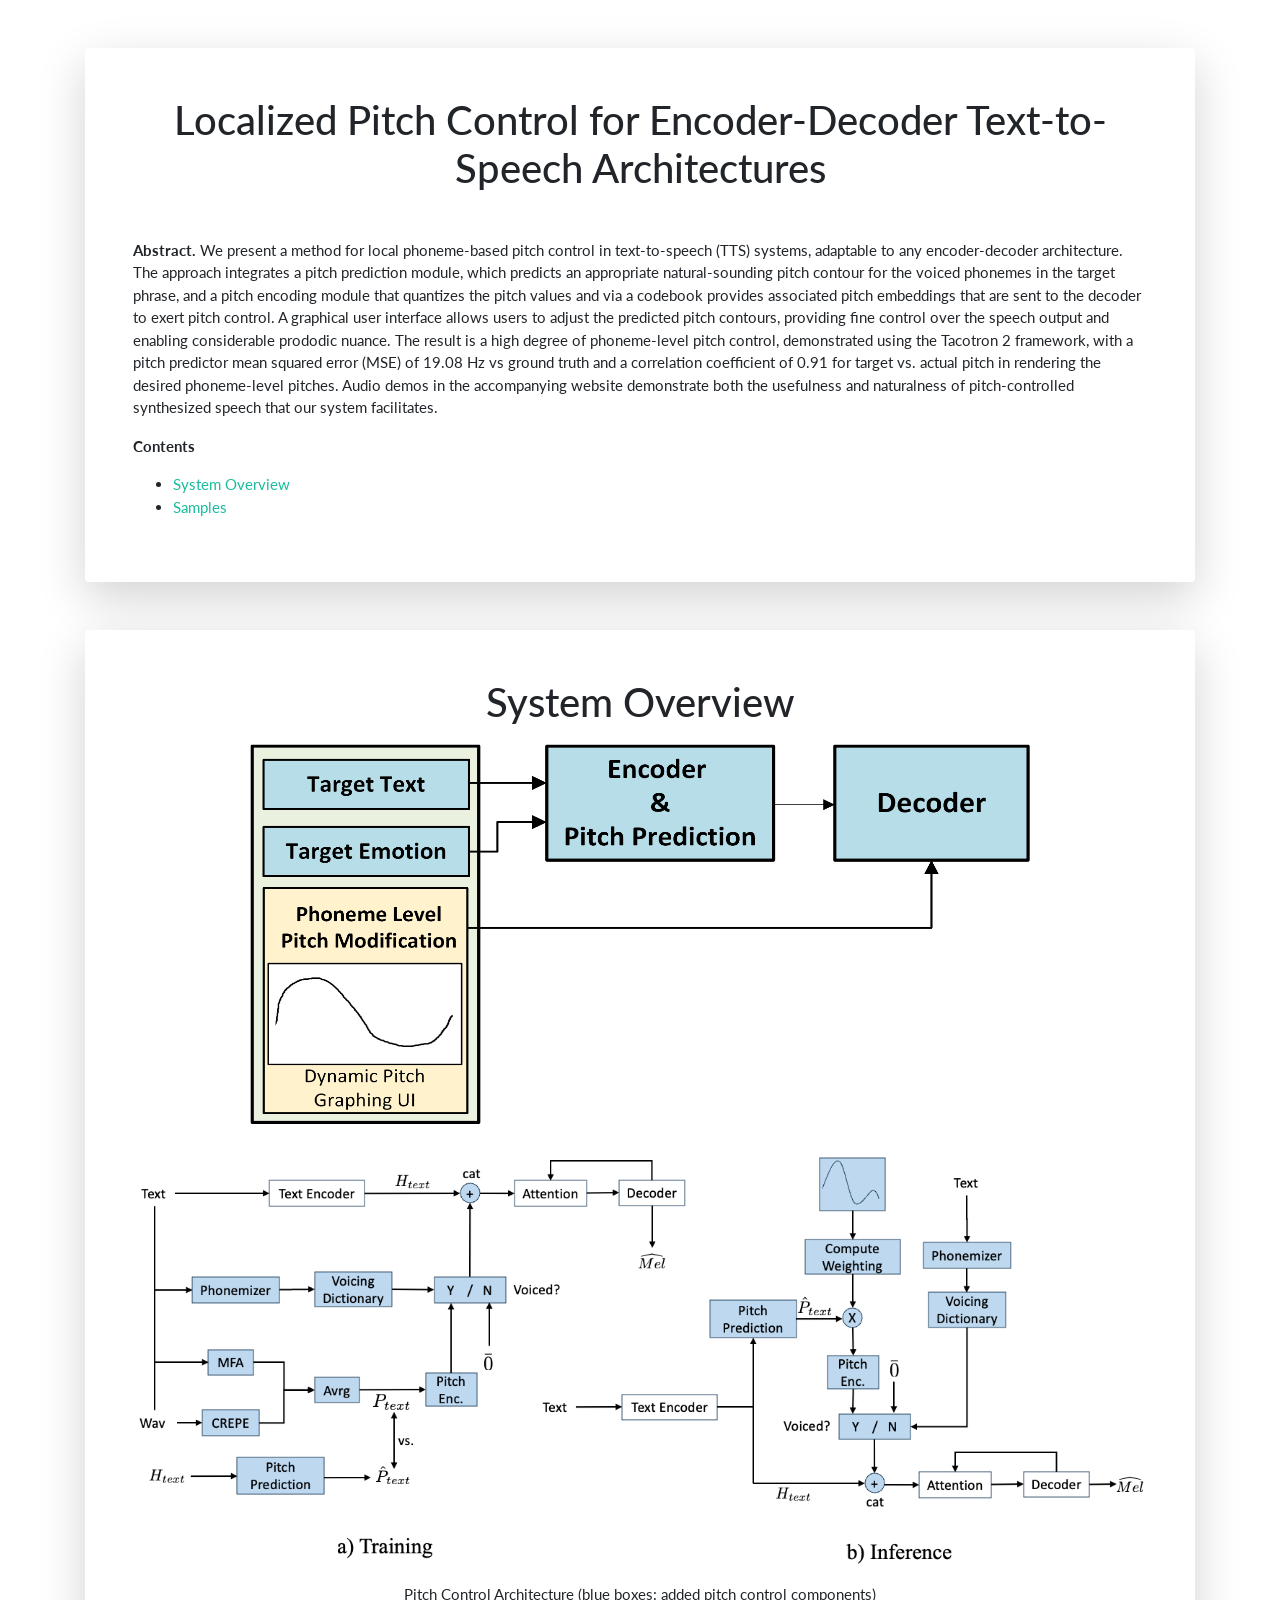
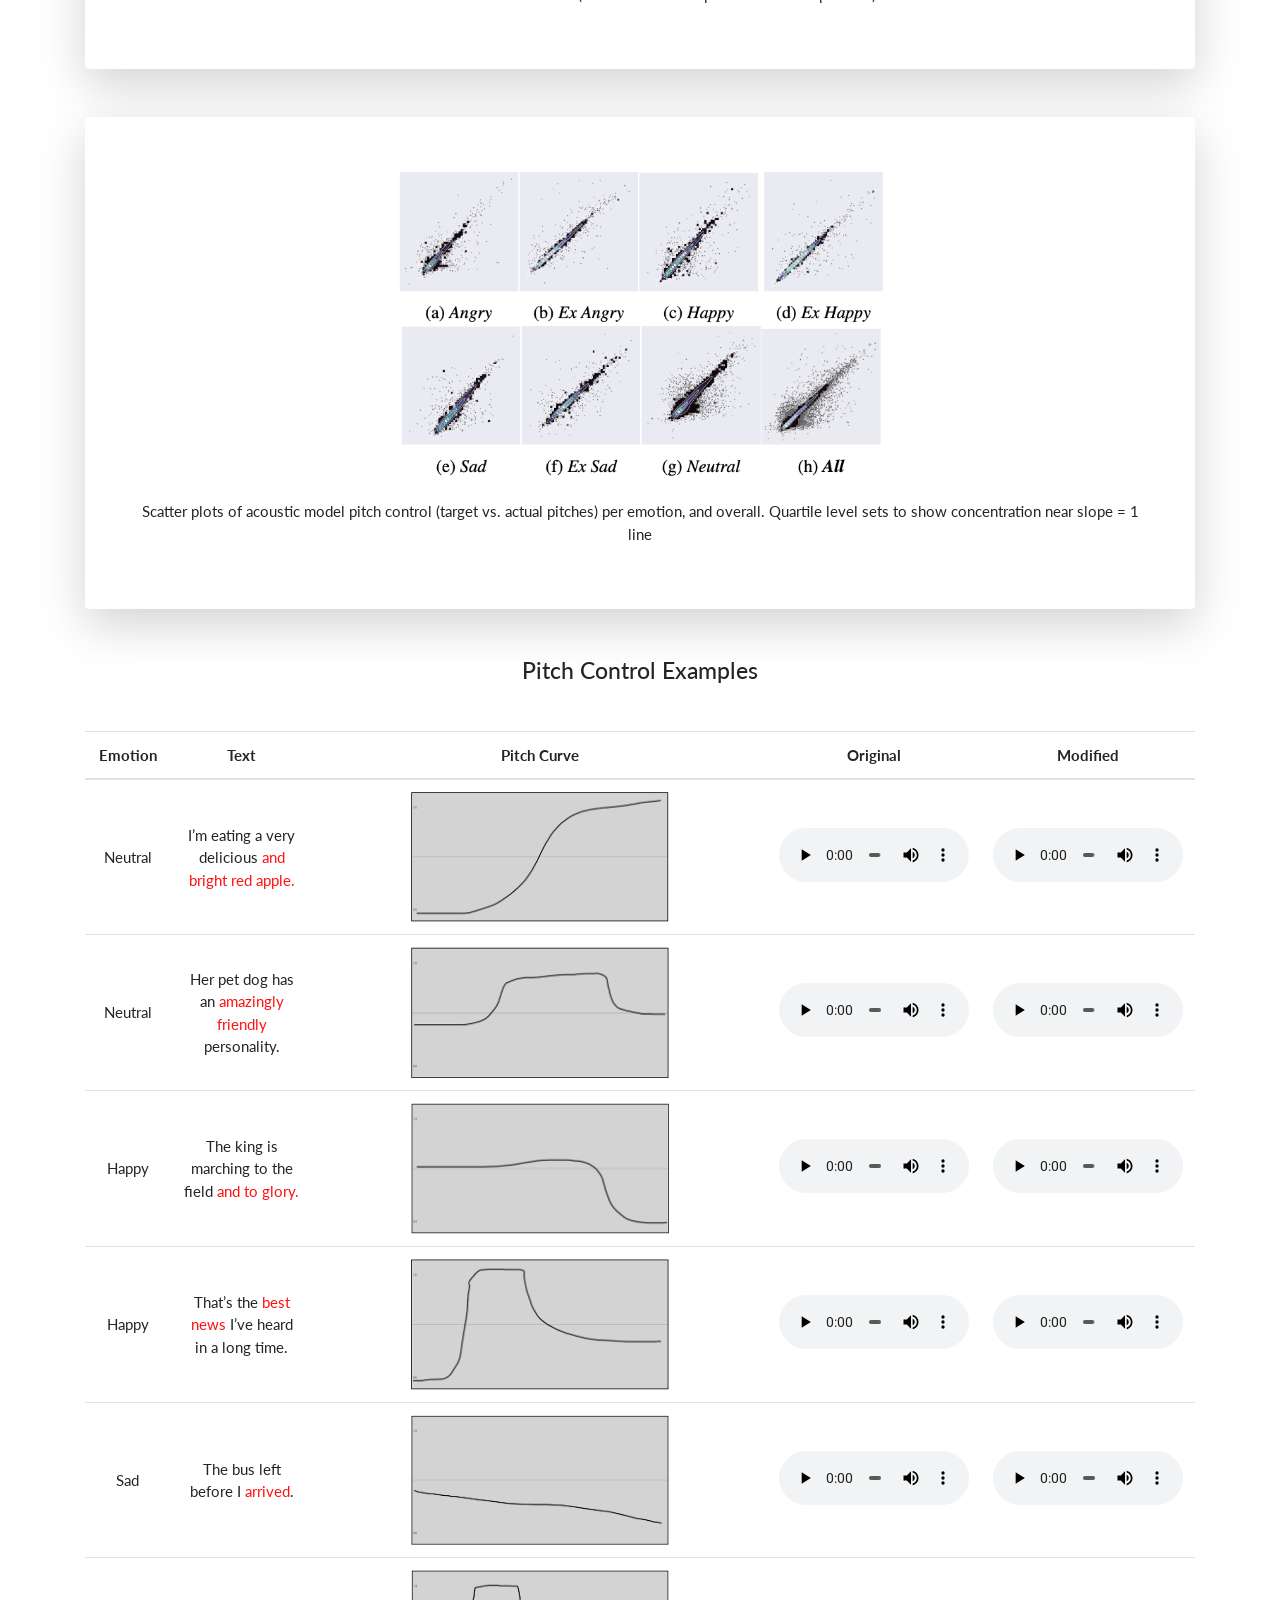
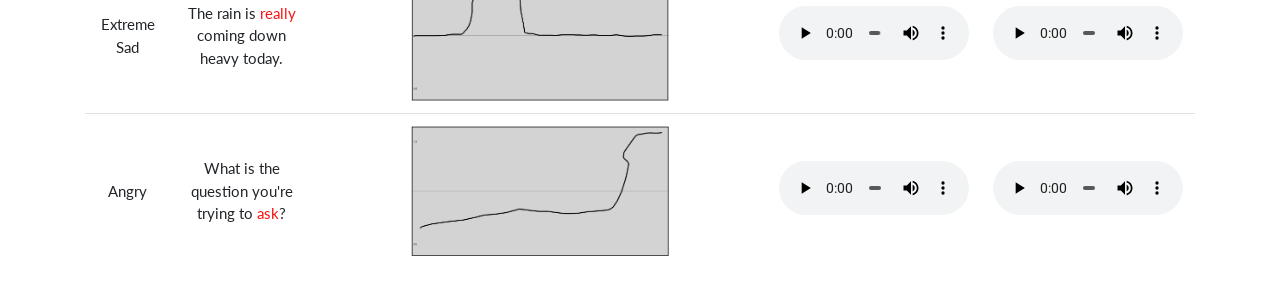
==== commit 9b48f65b: "Minor text edit" ====
--- a/index.html
+++ b/index.html
@@ -69,7 +69,7 @@
 	</p>
 	</body>
 		<p style="text-align: center;" >
-			Scatter plots of acoustic model pitch control (target vs. actual pitches) per emotion, and overall. Quartile level sets to show concentration near slope = 1 line.
+			Scatter plots of acoustic model pitch control (target vs. actual pitches) per emotion, and overall. Quartile level sets to show concentration near slope = 1 line
 		</p>
 </div>
 
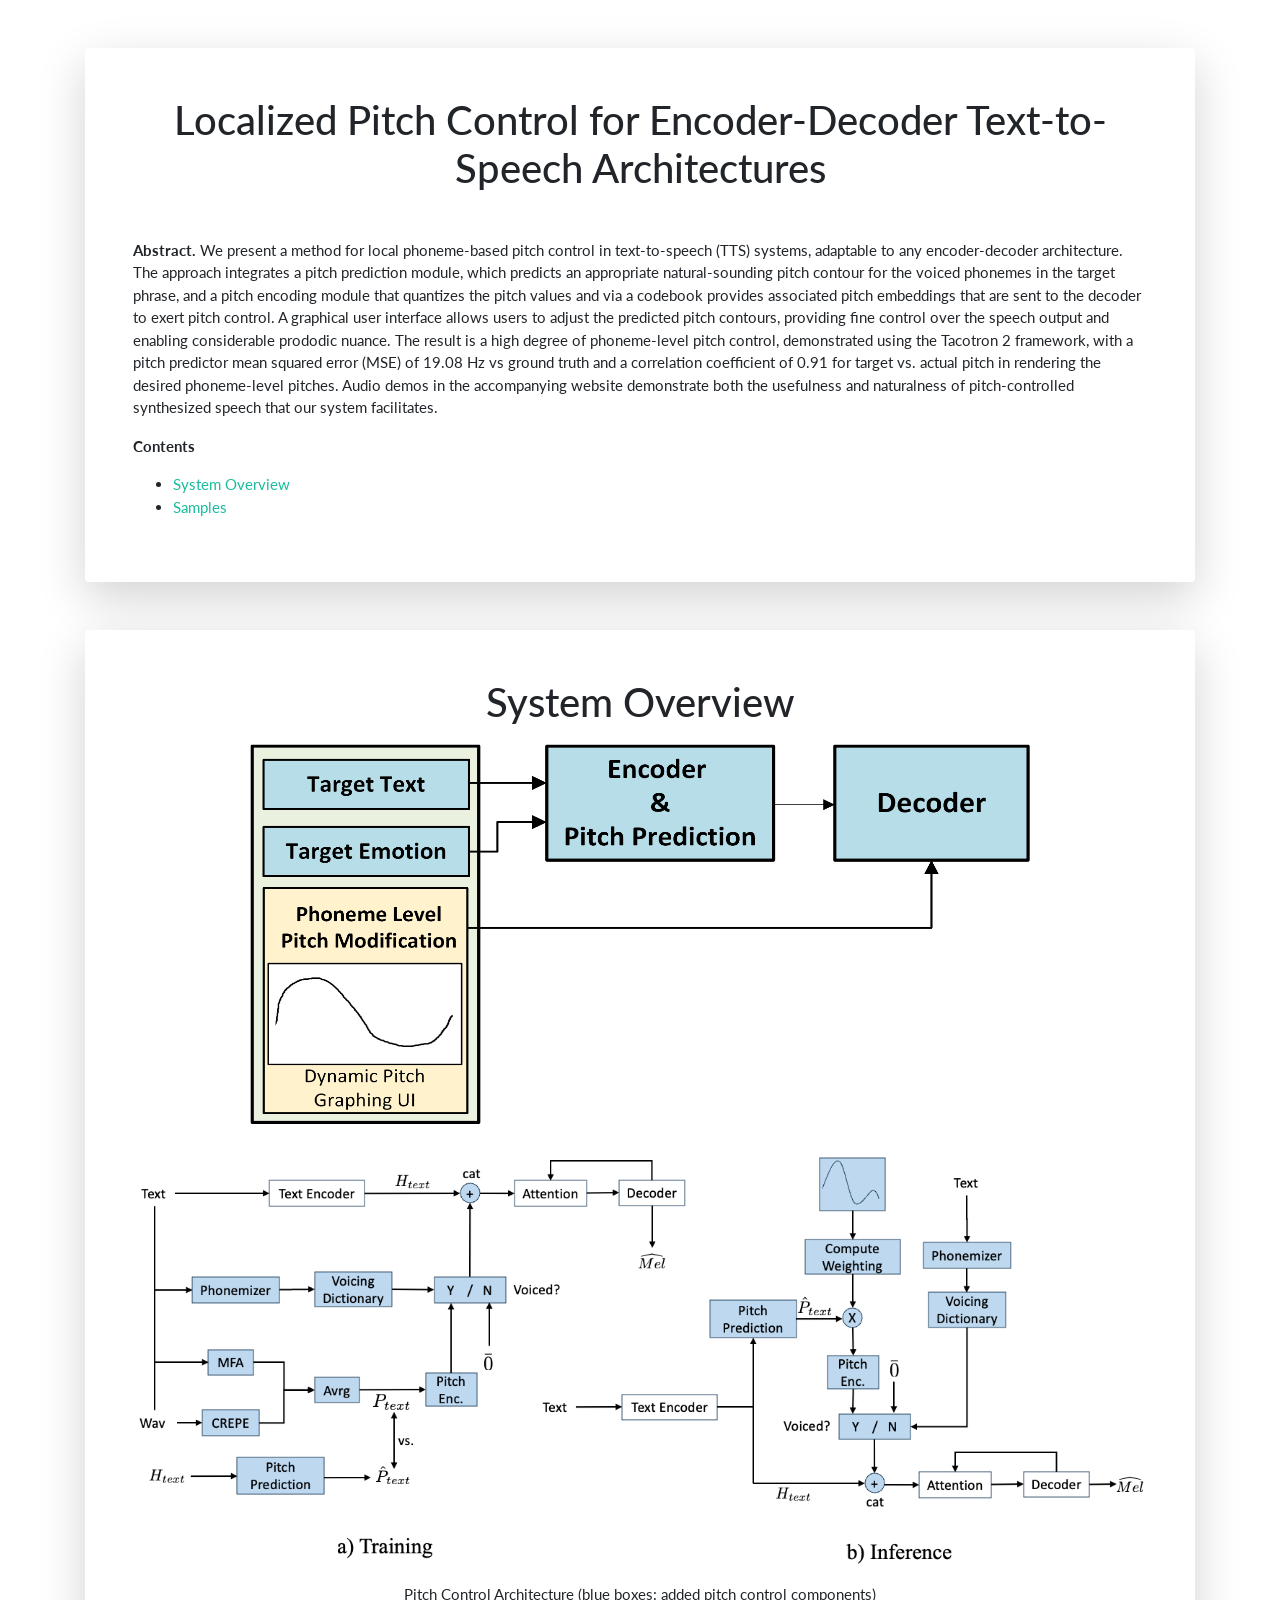
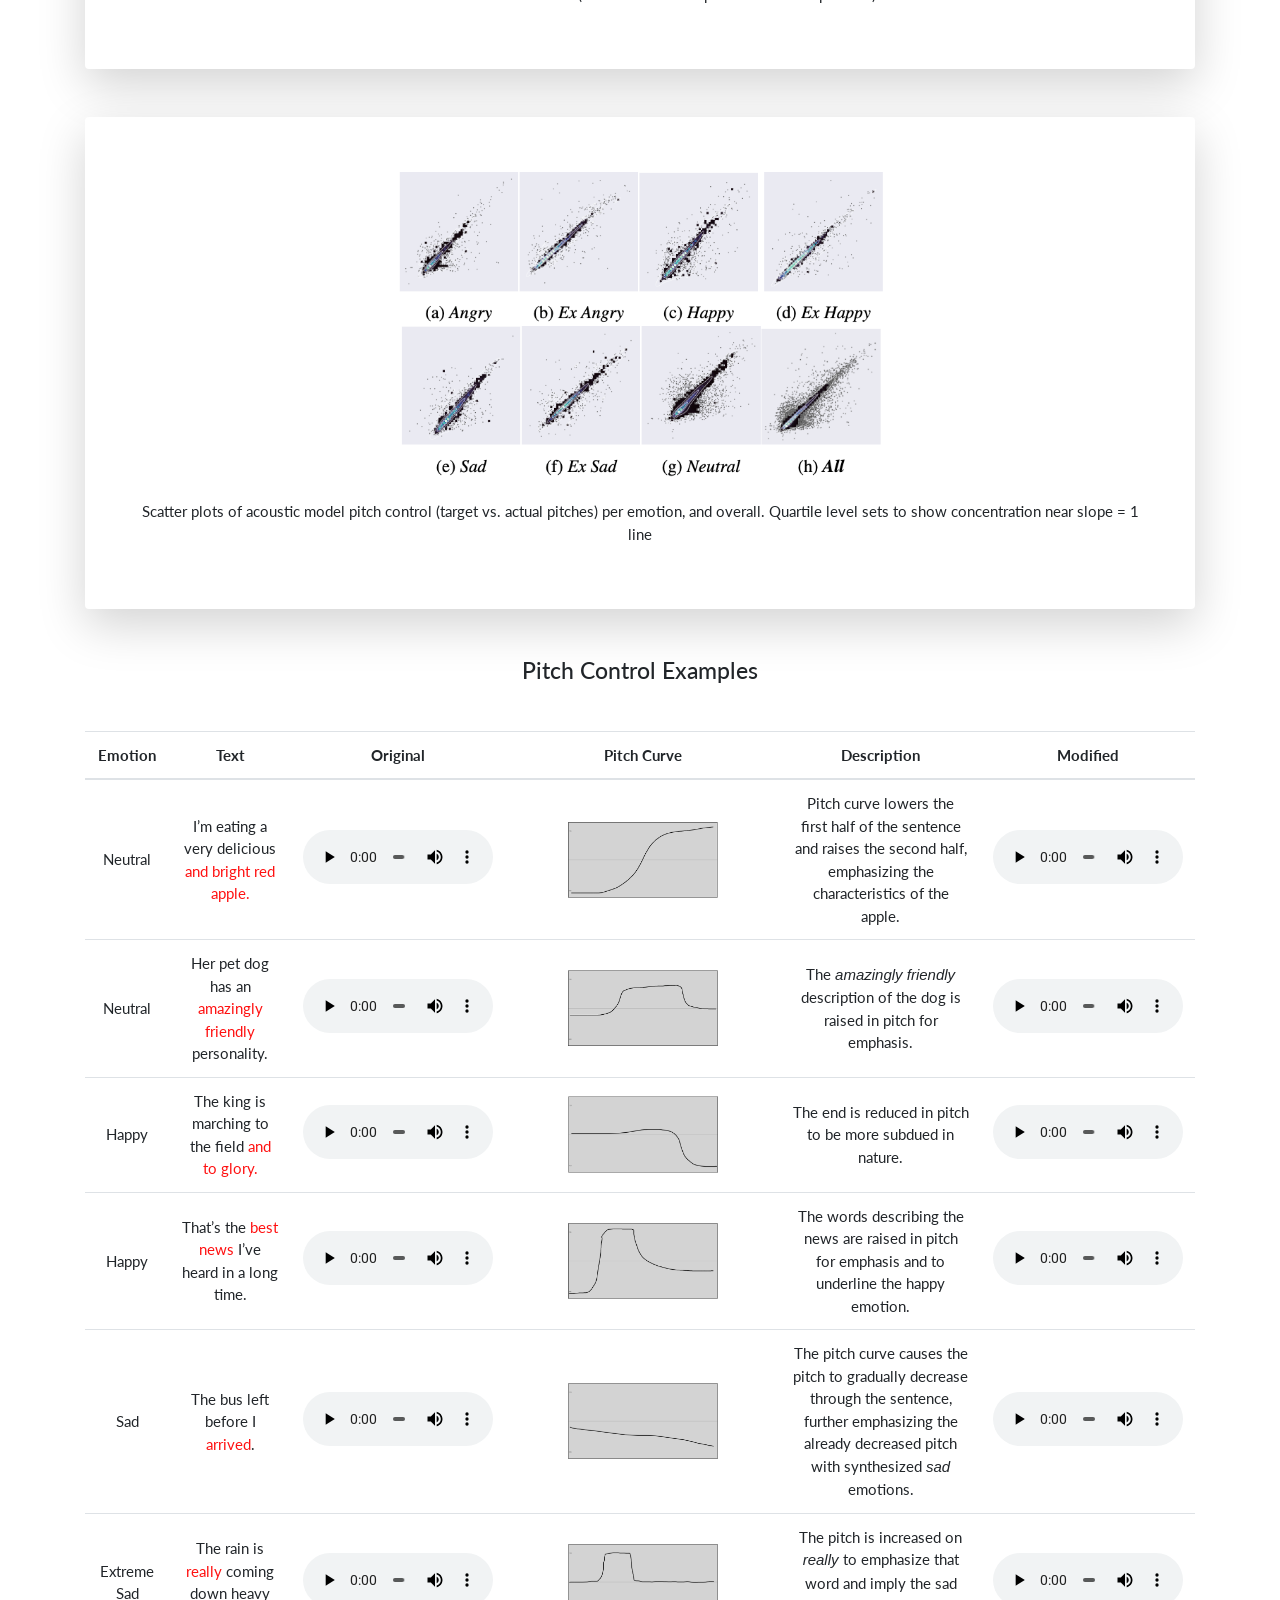
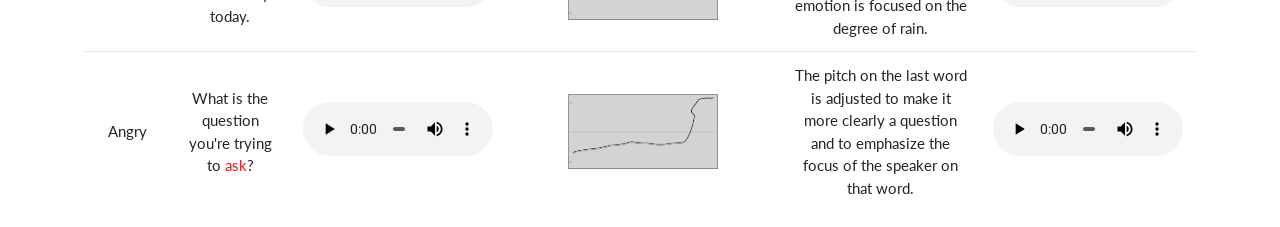
==== commit 79e7972c: "Add description section to sample table" ====
--- a/index.html
+++ b/index.html
@@ -82,53 +82,61 @@
 				<tr>
 				<th style="text-align: center">Emotion</th>
 				<th style="text-align: center">Text</th>
+				<th style="text-align: center">Original</th>
 				<th style="text-align: center">Pitch Curve</th>
-				<th style="text-align: center">Original</th>
+				<th style="text-align: center">Description</th>
 				<th style="text-align: center">Modified</th>
 				</tr>
 				</thead>
 				<tbody id="sample-list">
-			<tr>
+				<tr>
 				<td style="vertical-align : middle;text-align:center;">Neutral</td>
 				<td style="vertical-align : middle;text-align:center;">I’m eating a very delicious <span class="pitch">and bright red apple.</span></td>
+				<td style="vertical-align : middle;text-align:center;"><audio  controls style="width: 190px;"><source src="data\samples\original_1.wav"/>Your browser does not support the audio element.</audio></td>
 				<td style="vertical-align : middle;text-align:center;"><img src="data\samples\canvas_1.png" width="60%" height="60%"/></td>
-				<td style="vertical-align : middle;text-align:center;"><audio  controls style="width: 190px;"><source src="data\samples\original_1.wav"/>Your browser does not support the audio element.</audio></td>
+				<td style="vertical-align : middle;text-align:center;">Pitch curve lowers the first half of the sentence and raises the second half, emphasizing the characteristics of the apple.</td>
 				<td style="vertical-align : middle;text-align:center;"><audio  controls style="width: 190px;"><source src="data\samples\modified_1.wav"/>Your browser does not support the audio element.</audio></td>
 			</tr><tr>
 				<td style="vertical-align : middle;text-align:center;">Neutral</td>
 				<td style="vertical-align : middle;text-align:center;">Her pet dog has an <span class="pitch">amazingly friendly</span> personality.</td>
+				<td style="vertical-align : middle;text-align:center;"><audio  controls style="width: 190px;"><source src="data\samples\original_2.wav"/>Your browser does not support the audio element.</audio></td>
 				<td style="vertical-align : middle;text-align:center;"><img src="data\samples\canvas_2.png" width="60%" height="60%"/></td>
-				<td style="vertical-align : middle;text-align:center;"><audio  controls style="width: 190px;"><source src="data\samples\original_2.wav"/>Your browser does not support the audio element.</audio></td>
+				<td style="vertical-align : middle;text-align:center;">The <i>amazingly friendly</i> description of the dog is raised in pitch for emphasis.</td>
 				<td style="vertical-align : middle;text-align:center;"><audio  controls style="width: 190px;"><source src="data\samples\modified_2.wav"/>Your browser does not support the audio element.</audio></td>
 			</tr><tr>
 				<td style="vertical-align : middle;text-align:center;">Happy</td>
 				<td style="vertical-align : middle;text-align:center;">The king is marching to the field <span class="pitch">and to glory.</span></td>
+				<td style="vertical-align : middle;text-align:center;"><audio  controls style="width: 190px;"><source src="data\samples\original_3.wav"/>Your browser does not support the audio element.</audio></td>
 				<td style="vertical-align : middle;text-align:center;"><img src="data\samples\canvas_3.png" width="60%" height="60%"/></td>
-				<td style="vertical-align : middle;text-align:center;"><audio  controls style="width: 190px;"><source src="data\samples\original_3.wav"/>Your browser does not support the audio element.</audio></td>
+				<td style="vertical-align : middle;text-align:center;">The end is reduced in pitch to be more subdued in nature.</td>
 				<td style="vertical-align : middle;text-align:center;"><audio  controls style="width: 190px;"><source src="data\samples\modified_3.wav"/>Your browser does not support the audio element.</audio></td>
 			</tr><tr>
 				<td style="vertical-align : middle;text-align:center;">Happy</td>
 				<td style="vertical-align : middle;text-align:center;">That’s the <span class="pitch">best news</span> I’ve heard in a long time.</td>
+				<td style="vertical-align : middle;text-align:center;"><audio  controls style="width: 190px;"><source src="data\samples\original_4.wav"/>Your browser does not support the audio element.</audio></td>
 				<td style="vertical-align : middle;text-align:center;"><img src="data\samples\canvas_4.png" width="60%" height="60%"/></td>
-				<td style="vertical-align : middle;text-align:center;"><audio  controls style="width: 190px;"><source src="data\samples\original_4.wav"/>Your browser does not support the audio element.</audio></td>
+				<td style="vertical-align : middle;text-align:center;">The words describing the news are raised in pitch for emphasis and to underline the happy emotion.</td>
 				<td style="vertical-align : middle;text-align:center;"><audio  controls style="width: 190px;"><source src="data\samples\modified_4.wav"/>Your browser does not support the audio element.</audio></td>
 			</tr><tr>
 				<td style="vertical-align : middle;text-align:center;">Sad</td>
 				<td style="vertical-align : middle;text-align:center;">The bus left before I <span class="pitch">arrived</span>.</td>
+				<td style="vertical-align : middle;text-align:center;"><audio  controls style="width: 190px;"><source src="data\samples\original_7.wav"/>Your browser does not support the audio element.</audio></td>
 				<td style="vertical-align : middle;text-align:center;"><img src="data\samples\canvas_7.png" width="60%" height="60%"/></td>
-				<td style="vertical-align : middle;text-align:center;"><audio  controls style="width: 190px;"><source src="data\samples\original_7.wav"/>Your browser does not support the audio element.</audio></td>
+				<td style="vertical-align : middle;text-align:center;">The pitch curve causes the pitch to gradually decrease through the sentence, further emphasizing the already decreased pitch with synthesized <i>sad</i> emotions.</td>
 				<td style="vertical-align : middle;text-align:center;"><audio  controls style="width: 190px;"><source src="data\samples\modified_7.wav"/>Your browser does not support the audio element.</audio></td>
 			</tr><tr>
 				<td style="vertical-align : middle;text-align:center;">Extreme Sad</td>
 				<td style="vertical-align : middle;text-align:center;">The rain is <span class="pitch">really</span> coming down heavy today.</td>
+				<td style="vertical-align : middle;text-align:center;"><audio  controls style="width: 190px;"><source src="data\samples\original_8.wav"/>Your browser does not support the audio element.</audio></td>
 				<td style="vertical-align : middle;text-align:center;"><img src="data\samples\canvas_8.png" width="60%" height="60%"/></td>
-				<td style="vertical-align : middle;text-align:center;"><audio  controls style="width: 190px;"><source src="data\samples\original_8.wav"/>Your browser does not support the audio element.</audio></td>
+				<td style="vertical-align : middle;text-align:center;">The pitch is increased on <i>really</i> to emphasize that word and imply the sad emotion is focused on the degree of rain.</td>
 				<td style="vertical-align : middle;text-align:center;"><audio  controls style="width: 190px;"><source src="data\samples\modified_8.wav"/>Your browser does not support the audio element.</audio></td>
 			</tr><tr>
 				<td style="vertical-align : middle;text-align:center;">Angry</td>
 				<td style="vertical-align : middle;text-align:center;">What is the question you're trying to <span class="pitch">ask</span>?</td>
+				<td style="vertical-align : middle;text-align:center;"><audio  controls style="width: 190px;"><source src="data\samples\original_9.wav"/>Your browser does not support the audio element.</audio></td>
 				<td style="vertical-align : middle;text-align:center;"><img src="data\samples\canvas_9.png" width="60%" height="60%"/></td>
-				<td style="vertical-align : middle;text-align:center;"><audio  controls style="width: 190px;"><source src="data\samples\original_9.wav"/>Your browser does not support the audio element.</audio></td>
+				<td style="vertical-align : middle;text-align:center;">The pitch on the last word is adjusted to make it more clearly a question and to emphasize the focus of the speaker on that word.</td>
 				<td style="vertical-align : middle;text-align:center;"><audio  controls style="width: 190px;"><source src="data\samples\modified_9.wav"/>Your browser does not support the audio element.</audio></td>
 			</tr>
 				</tbody>
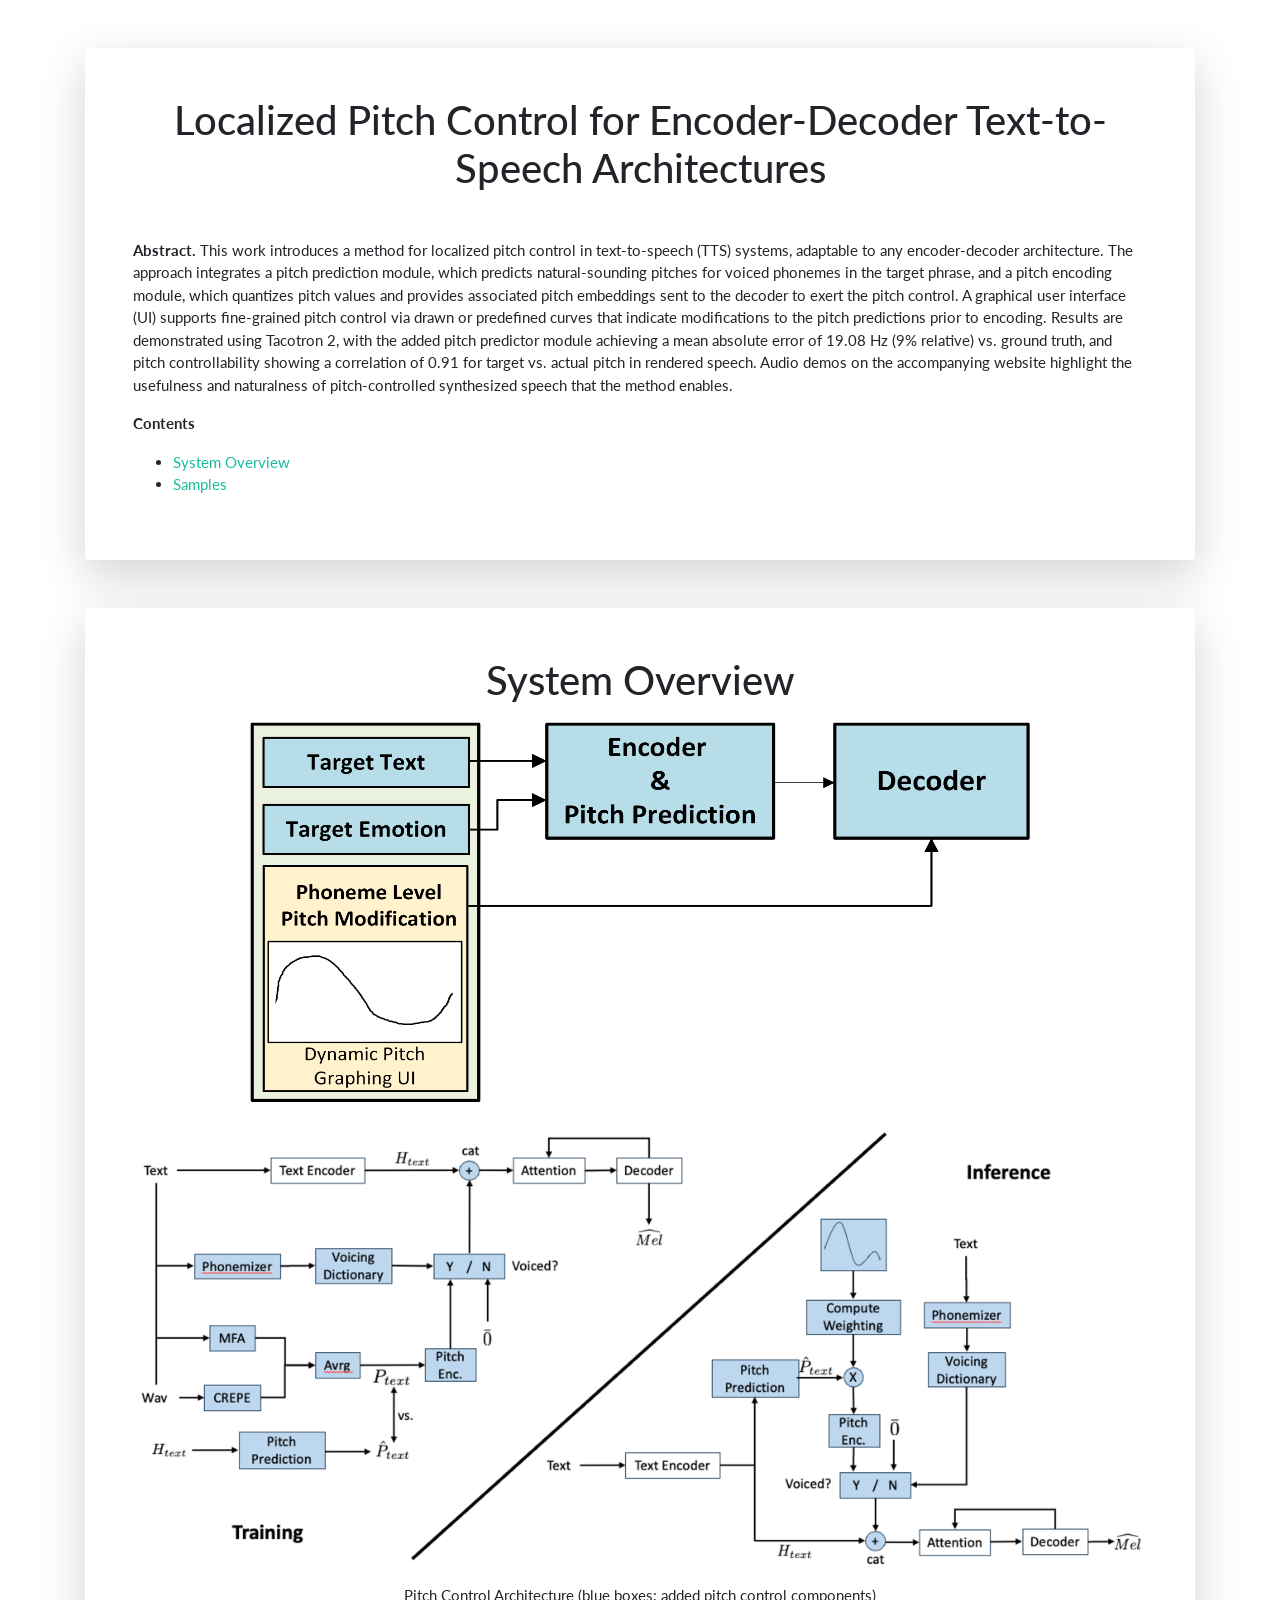
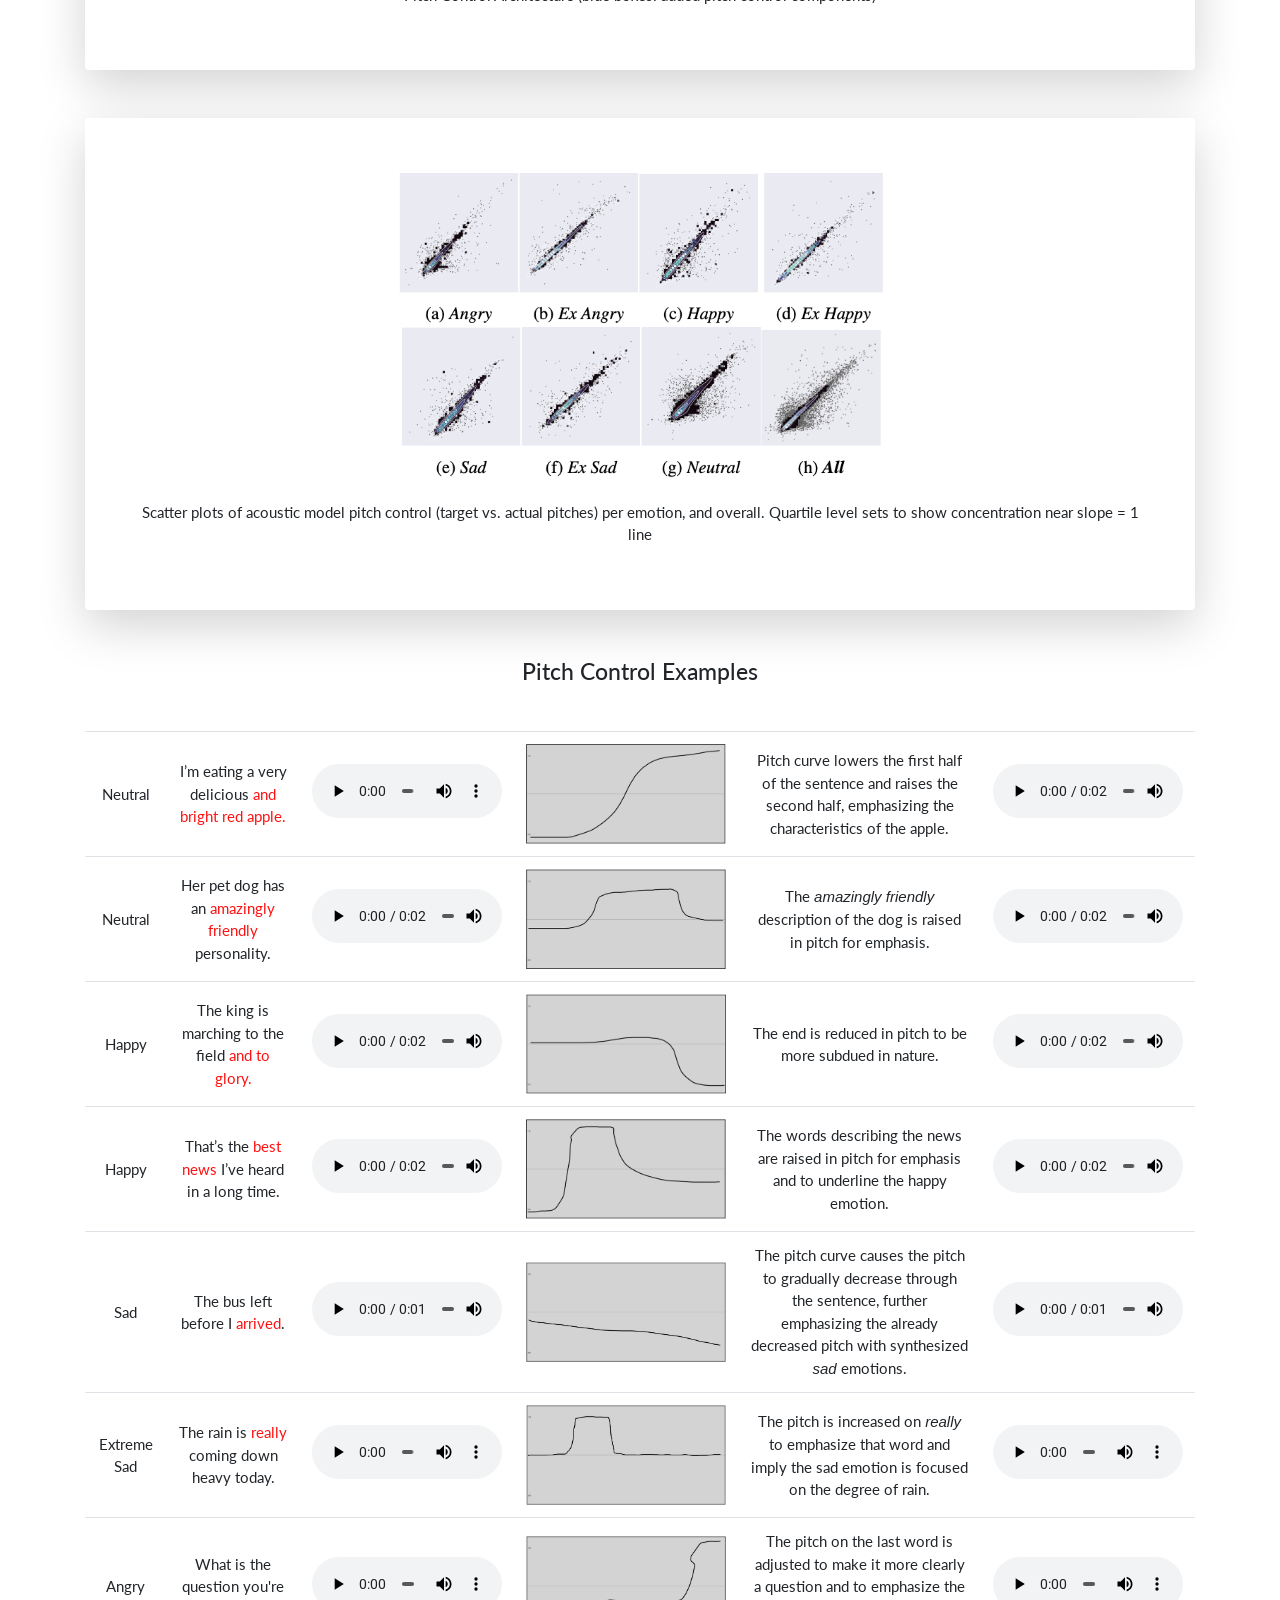
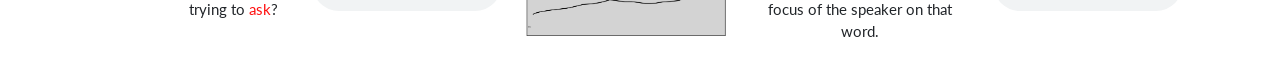
==== commit 83d8717f: "Update diagrams; adjust image size scale" ====
--- a/index.html
+++ b/index.html
@@ -34,7 +34,7 @@
         <p><b> </b></p>
 	</div>
 	<p id="abstract"><b>Abstract.</b> 
-		We present a method for local phoneme-based pitch control in text-to-speech (TTS) systems, adaptable to any encoder-decoder architecture. The approach integrates a pitch prediction module, which predicts an appropriate natural-sounding pitch contour for the voiced phonemes in the target phrase, and a pitch encoding module that quantizes the pitch values and via a codebook provides associated pitch embeddings that are sent to the decoder to exert pitch control. A graphical user interface allows users to adjust the predicted pitch contours, providing fine control over the speech output and enabling considerable prododic nuance. The result is a high degree of phoneme-level pitch control, demonstrated using the Tacotron 2 framework, with a pitch predictor mean squared error (MSE) of 19.08 Hz vs ground truth and a correlation coefficient of 0.91 for target vs. actual pitch in rendering the desired phoneme-level pitches. Audio demos in the accompanying website demonstrate both the usefulness and naturalness of pitch-controlled synthesized speech that our system facilitates.
+		This work introduces a method for localized pitch control in text-to-speech (TTS) systems, adaptable to any encoder-decoder architecture. The approach integrates a pitch prediction module, which predicts natural-sounding pitches for voiced phonemes in the target phrase, and a pitch encoding module, which quantizes pitch values and provides associated pitch embeddings sent to the decoder to exert the pitch control. A graphical user interface (UI) supports fine-grained pitch control via drawn or predefined curves that indicate modifications to the pitch predictions prior to encoding. Results are demonstrated using Tacotron 2, with the added pitch predictor module achieving a mean absolute error of 19.08 Hz (9% relative) vs. ground truth, and pitch controllability showing a correlation of 0.91 for target vs. actual pitch in rendered speech. Audio demos on the accompanying website highlight the usefulness and naturalness of pitch-controlled synthesized speech that the method enables.
 	</p>
 
 	<p>
@@ -79,66 +79,56 @@
 		<div class="table-responsive pt-3">
 			<table class="table table-hover pt-2">
 				<thead>
-				<tr>
-				<th style="text-align: center">Emotion</th>
-				<th style="text-align: center">Text</th>
-				<th style="text-align: center">Original</th>
-				<th style="text-align: center">Pitch Curve</th>
-				<th style="text-align: center">Description</th>
-				<th style="text-align: center">Modified</th>
-				</tr>
-				</thead>
-				<tbody id="sample-list">
-				<tr>
-				<td style="vertical-align : middle;text-align:center;">Neutral</td>
-				<td style="vertical-align : middle;text-align:center;">I’m eating a very delicious <span class="pitch">and bright red apple.</span></td>
-				<td style="vertical-align : middle;text-align:center;"><audio  controls style="width: 190px;"><source src="data\samples\original_1.wav"/>Your browser does not support the audio element.</audio></td>
-				<td style="vertical-align : middle;text-align:center;"><img src="data\samples\canvas_1.png" width="60%" height="60%"/></td>
-				<td style="vertical-align : middle;text-align:center;">Pitch curve lowers the first half of the sentence and raises the second half, emphasizing the characteristics of the apple.</td>
-				<td style="vertical-align : middle;text-align:center;"><audio  controls style="width: 190px;"><source src="data\samples\modified_1.wav"/>Your browser does not support the audio element.</audio></td>
-			</tr><tr>
-				<td style="vertical-align : middle;text-align:center;">Neutral</td>
-				<td style="vertical-align : middle;text-align:center;">Her pet dog has an <span class="pitch">amazingly friendly</span> personality.</td>
-				<td style="vertical-align : middle;text-align:center;"><audio  controls style="width: 190px;"><source src="data\samples\original_2.wav"/>Your browser does not support the audio element.</audio></td>
-				<td style="vertical-align : middle;text-align:center;"><img src="data\samples\canvas_2.png" width="60%" height="60%"/></td>
-				<td style="vertical-align : middle;text-align:center;">The <i>amazingly friendly</i> description of the dog is raised in pitch for emphasis.</td>
-				<td style="vertical-align : middle;text-align:center;"><audio  controls style="width: 190px;"><source src="data\samples\modified_2.wav"/>Your browser does not support the audio element.</audio></td>
-			</tr><tr>
-				<td style="vertical-align : middle;text-align:center;">Happy</td>
-				<td style="vertical-align : middle;text-align:center;">The king is marching to the field <span class="pitch">and to glory.</span></td>
-				<td style="vertical-align : middle;text-align:center;"><audio  controls style="width: 190px;"><source src="data\samples\original_3.wav"/>Your browser does not support the audio element.</audio></td>
-				<td style="vertical-align : middle;text-align:center;"><img src="data\samples\canvas_3.png" width="60%" height="60%"/></td>
-				<td style="vertical-align : middle;text-align:center;">The end is reduced in pitch to be more subdued in nature.</td>
-				<td style="vertical-align : middle;text-align:center;"><audio  controls style="width: 190px;"><source src="data\samples\modified_3.wav"/>Your browser does not support the audio element.</audio></td>
-			</tr><tr>
-				<td style="vertical-align : middle;text-align:center;">Happy</td>
-				<td style="vertical-align : middle;text-align:center;">That’s the <span class="pitch">best news</span> I’ve heard in a long time.</td>
-				<td style="vertical-align : middle;text-align:center;"><audio  controls style="width: 190px;"><source src="data\samples\original_4.wav"/>Your browser does not support the audio element.</audio></td>
-				<td style="vertical-align : middle;text-align:center;"><img src="data\samples\canvas_4.png" width="60%" height="60%"/></td>
-				<td style="vertical-align : middle;text-align:center;">The words describing the news are raised in pitch for emphasis and to underline the happy emotion.</td>
-				<td style="vertical-align : middle;text-align:center;"><audio  controls style="width: 190px;"><source src="data\samples\modified_4.wav"/>Your browser does not support the audio element.</audio></td>
-			</tr><tr>
-				<td style="vertical-align : middle;text-align:center;">Sad</td>
-				<td style="vertical-align : middle;text-align:center;">The bus left before I <span class="pitch">arrived</span>.</td>
-				<td style="vertical-align : middle;text-align:center;"><audio  controls style="width: 190px;"><source src="data\samples\original_7.wav"/>Your browser does not support the audio element.</audio></td>
-				<td style="vertical-align : middle;text-align:center;"><img src="data\samples\canvas_7.png" width="60%" height="60%"/></td>
-				<td style="vertical-align : middle;text-align:center;">The pitch curve causes the pitch to gradually decrease through the sentence, further emphasizing the already decreased pitch with synthesized <i>sad</i> emotions.</td>
-				<td style="vertical-align : middle;text-align:center;"><audio  controls style="width: 190px;"><source src="data\samples\modified_7.wav"/>Your browser does not support the audio element.</audio></td>
-			</tr><tr>
-				<td style="vertical-align : middle;text-align:center;">Extreme Sad</td>
-				<td style="vertical-align : middle;text-align:center;">The rain is <span class="pitch">really</span> coming down heavy today.</td>
-				<td style="vertical-align : middle;text-align:center;"><audio  controls style="width: 190px;"><source src="data\samples\original_8.wav"/>Your browser does not support the audio element.</audio></td>
-				<td style="vertical-align : middle;text-align:center;"><img src="data\samples\canvas_8.png" width="60%" height="60%"/></td>
-				<td style="vertical-align : middle;text-align:center;">The pitch is increased on <i>really</i> to emphasize that word and imply the sad emotion is focused on the degree of rain.</td>
-				<td style="vertical-align : middle;text-align:center;"><audio  controls style="width: 190px;"><source src="data\samples\modified_8.wav"/>Your browser does not support the audio element.</audio></td>
-			</tr><tr>
-				<td style="vertical-align : middle;text-align:center;">Angry</td>
-				<td style="vertical-align : middle;text-align:center;">What is the question you're trying to <span class="pitch">ask</span>?</td>
-				<td style="vertical-align : middle;text-align:center;"><audio  controls style="width: 190px;"><source src="data\samples\original_9.wav"/>Your browser does not support the audio element.</audio></td>
-				<td style="vertical-align : middle;text-align:center;"><img src="data\samples\canvas_9.png" width="60%" height="60%"/></td>
-				<td style="vertical-align : middle;text-align:center;">The pitch on the last word is adjusted to make it more clearly a question and to emphasize the focus of the speaker on that word.</td>
-				<td style="vertical-align : middle;text-align:center;"><audio  controls style="width: 190px;"><source src="data\samples\modified_9.wav"/>Your browser does not support the audio element.</audio></td>
-			</tr>
+					<tr>
+						<td style="vertical-align : middle;text-align:center;">Neutral</td>
+						<td style="vertical-align : middle;text-align:center;">I’m eating a very delicious <span class="pitch">and bright red apple.</span></td>
+						<td style="vertical-align : middle;text-align:center;"><audio  controls style="width: 190px;"><source src="data\samples\original_1.wav"/>Your browser does not support the audio element.</audio></td>
+						<td style="vertical-align : middle;text-align:center;"><img src="data\samples\canvas_1.png" width="200 em" height="100 em"/></td>
+						<td style="vertical-align : middle;text-align:center;">Pitch curve lowers the first half of the sentence and raises the second half, emphasizing the characteristics of the apple.</td>
+						<td style="vertical-align : middle;text-align:center;"><audio  controls style="width: 190px;"><source src="data\samples\modified_1.wav"/>Your browser does not support the audio element.</audio></td>
+					</tr><tr>
+						<td style="vertical-align : middle;text-align:center;">Neutral</td>
+						<td style="vertical-align : middle;text-align:center;">Her pet dog has an <span class="pitch">amazingly friendly</span> personality.</td>
+						<td style="vertical-align : middle;text-align:center;"><audio  controls style="width: 190px;"><source src="data\samples\original_2.wav"/>Your browser does not support the audio element.</audio></td>
+						<td style="vertical-align : middle;text-align:center;"><img src="data\samples\canvas_2.png" width="200 em" height="100 em"/></td>
+						<td style="vertical-align : middle;text-align:center;">The <i>amazingly friendly</i> description of the dog is raised in pitch for emphasis.</td>
+						<td style="vertical-align : middle;text-align:center;"><audio  controls style="width: 190px;"><source src="data\samples\modified_2.wav"/>Your browser does not support the audio element.</audio></td>
+					</tr><tr>
+						<td style="vertical-align : middle;text-align:center;">Happy</td>
+						<td style="vertical-align : middle;text-align:center;">The king is marching to the field <span class="pitch">and to glory.</span></td>
+						<td style="vertical-align : middle;text-align:center;"><audio  controls style="width: 190px;"><source src="data\samples\original_3.wav"/>Your browser does not support the audio element.</audio></td>
+						<td style="vertical-align : middle;text-align:center;"><img src="data\samples\canvas_3.png" width="200 em" height="100 em"/></td>
+						<td style="vertical-align : middle;text-align:center;">The end is reduced in pitch to be more subdued in nature.</td>
+						<td style="vertical-align : middle;text-align:center;"><audio  controls style="width: 190px;"><source src="data\samples\modified_3.wav"/>Your browser does not support the audio element.</audio></td>
+					</tr><tr>
+						<td style="vertical-align : middle;text-align:center;">Happy</td>
+						<td style="vertical-align : middle;text-align:center;">That’s the <span class="pitch">best news</span> I’ve heard in a long time.</td>
+						<td style="vertical-align : middle;text-align:center;"><audio  controls style="width: 190px;"><source src="data\samples\original_4.wav"/>Your browser does not support the audio element.</audio></td>
+						<td style="vertical-align : middle;text-align:center;"><img src="data\samples\canvas_4.png" width="200 em" height="100 em"/></td>
+						<td style="vertical-align : middle;text-align:center;">The words describing the news are raised in pitch for emphasis and to underline the happy emotion.</td>
+						<td style="vertical-align : middle;text-align:center;"><audio  controls style="width: 190px;"><source src="data\samples\modified_4.wav"/>Your browser does not support the audio element.</audio></td>
+					</tr><tr>
+						<td style="vertical-align : middle;text-align:center;">Sad</td>
+						<td style="vertical-align : middle;text-align:center;">The bus left before I <span class="pitch">arrived</span>.</td>
+						<td style="vertical-align : middle;text-align:center;"><audio  controls style="width: 190px;"><source src="data\samples\original_7.wav"/>Your browser does not support the audio element.</audio></td>
+						<td style="vertical-align : middle;text-align:center;"><img src="data\samples\canvas_7.png" width="200 em" height="100 em"/></td>
+						<td style="vertical-align : middle;text-align:center;">The pitch curve causes the pitch to gradually decrease through the sentence, further emphasizing the already decreased pitch with synthesized <i>sad</i> emotions.</td>
+						<td style="vertical-align : middle;text-align:center;"><audio  controls style="width: 190px;"><source src="data\samples\modified_7.wav"/>Your browser does not support the audio element.</audio></td>
+					</tr><tr>
+						<td style="vertical-align : middle;text-align:center;">Extreme Sad</td>
+						<td style="vertical-align : middle;text-align:center;">The rain is <span class="pitch">really</span> coming down heavy today.</td>
+						<td style="vertical-align : middle;text-align:center;"><audio  controls style="width: 190px;"><source src="data\samples\original_8.wav"/>Your browser does not support the audio element.</audio></td>
+						<td style="vertical-align : middle;text-align:center;"><img src="data\samples\canvas_8.png" width="200 em" height="100 em"/></td>
+						<td style="vertical-align : middle;text-align:center;">The pitch is increased on <i>really</i> to emphasize that word and imply the sad emotion is focused on the degree of rain.</td>
+						<td style="vertical-align : middle;text-align:center;"><audio  controls style="width: 190px;"><source src="data\samples\modified_8.wav"/>Your browser does not support the audio element.</audio></td>
+					</tr><tr>
+						<td style="vertical-align : middle;text-align:center;">Angry</td>
+						<td style="vertical-align : middle;text-align:center;">What is the question you're trying to <span class="pitch">ask</span>?</td>
+						<td style="vertical-align : middle;text-align:center;"><audio  controls style="width: 190px;"><source src="data\samples\original_9.wav"/>Your browser does not support the audio element.</audio></td>
+						<td style="vertical-align : middle;text-align:center;"><img src="data\samples\canvas_9.png" width="200 em" height="100 em"/></td>
+						<td style="vertical-align : middle;text-align:center;">The pitch on the last word is adjusted to make it more clearly a question and to emphasize the focus of the speaker on that word.</td>
+						<td style="vertical-align : middle;text-align:center;"><audio  controls style="width: 190px;"><source src="data\samples\modified_9.wav"/>Your browser does not support the audio element.</audio></td>
+					</tr>
 				</tbody>
 			</table>
 		</div>
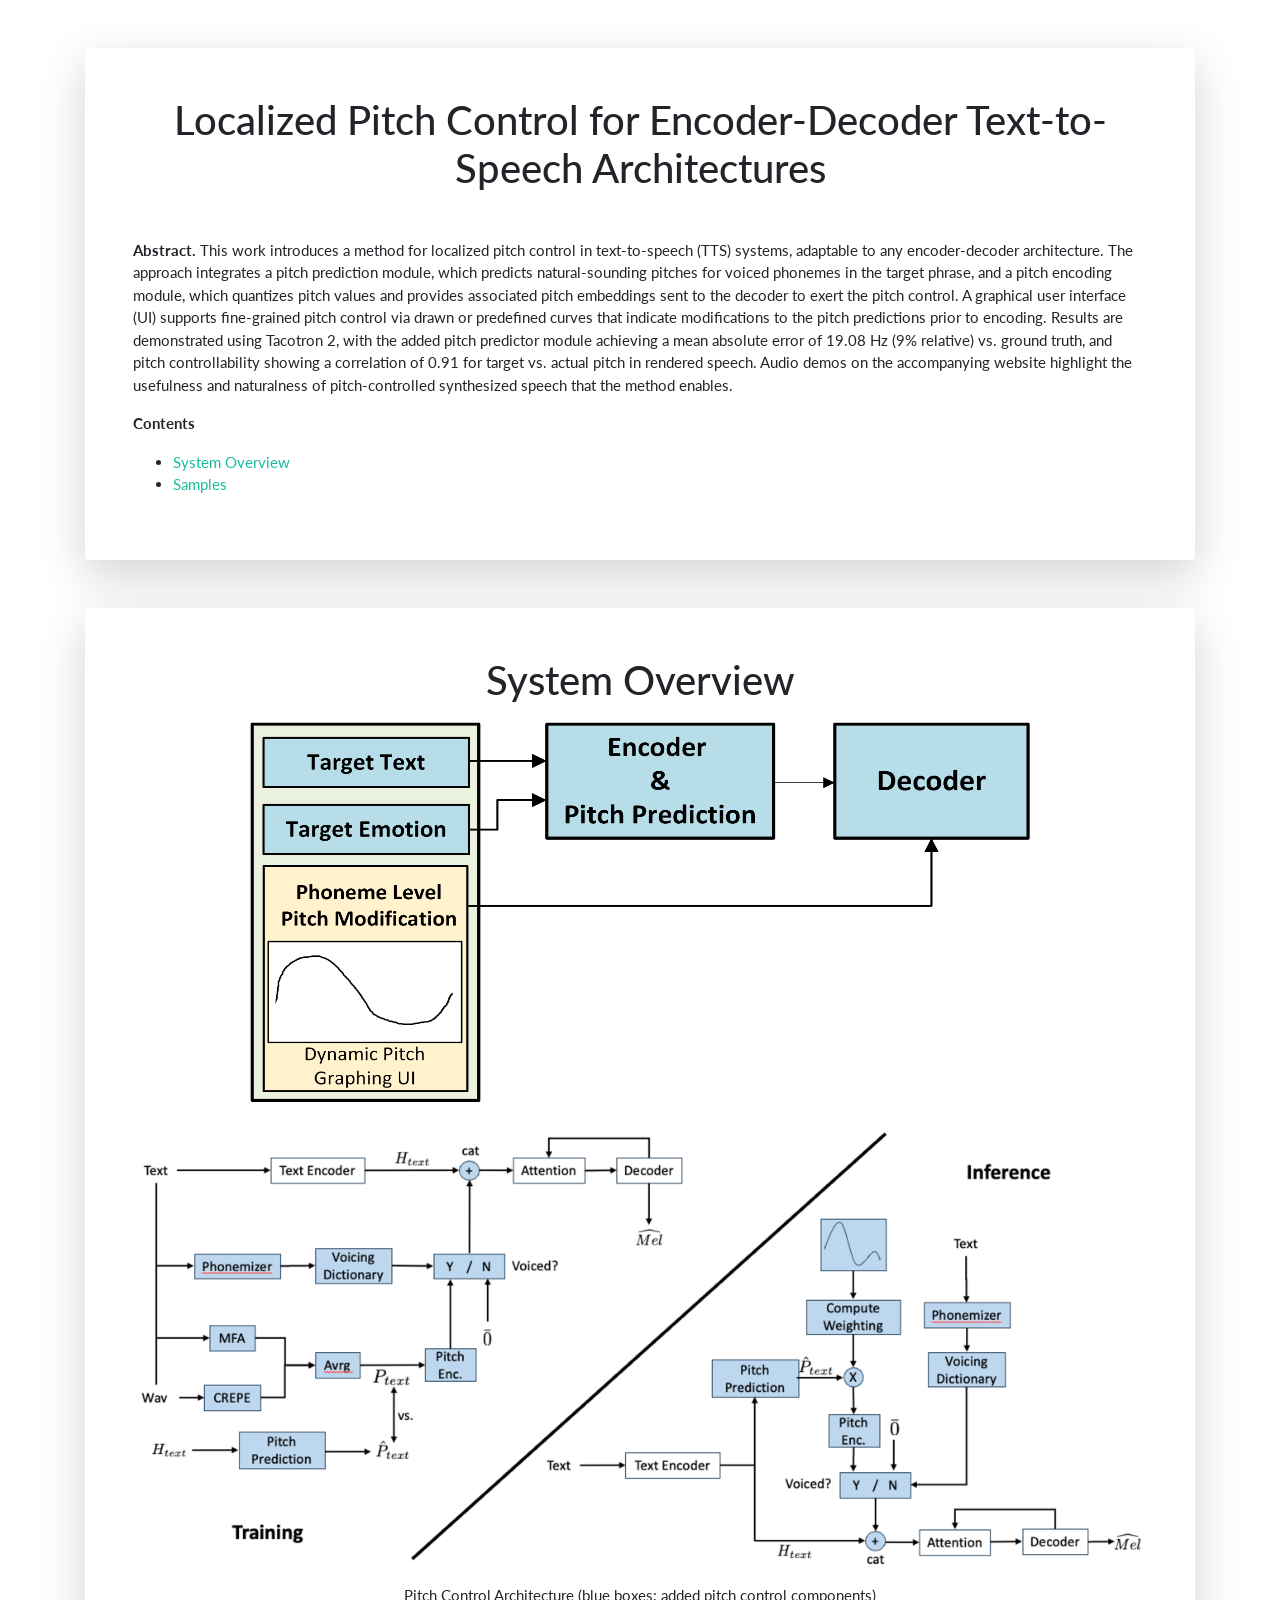
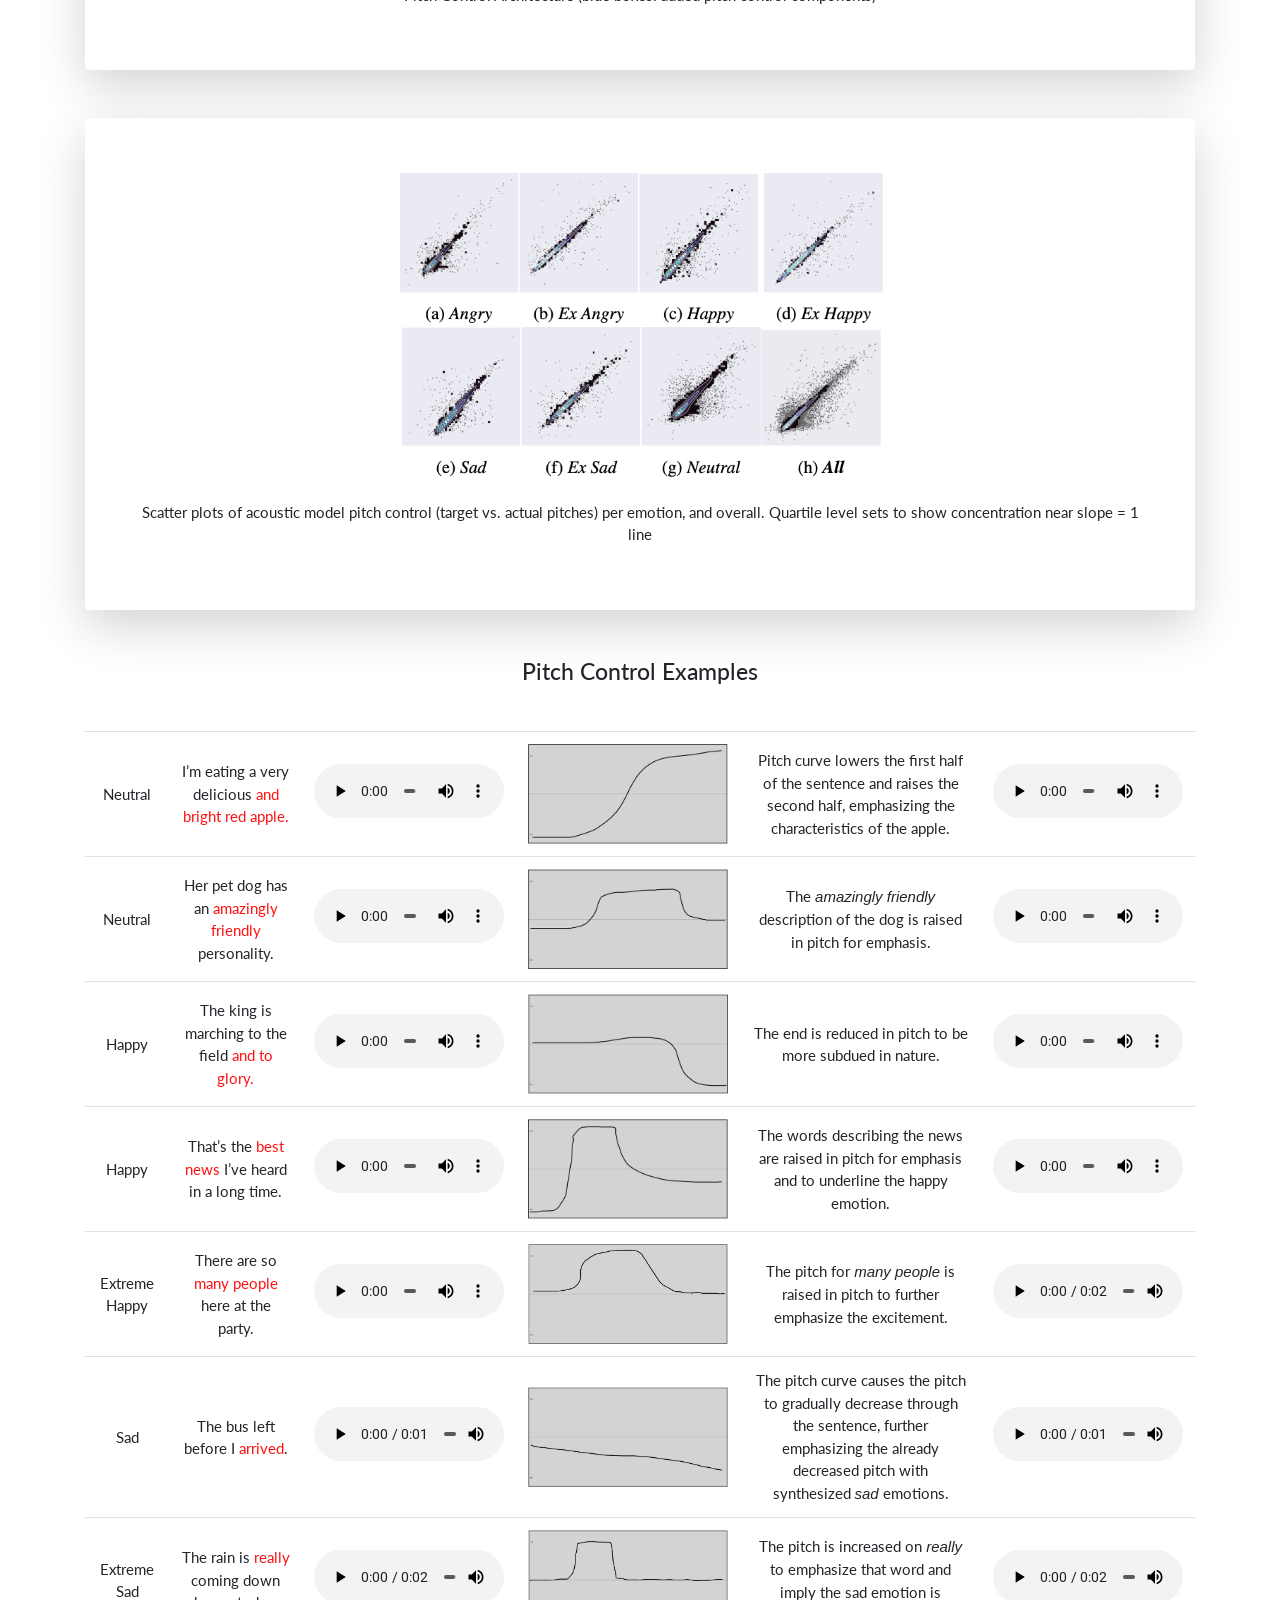
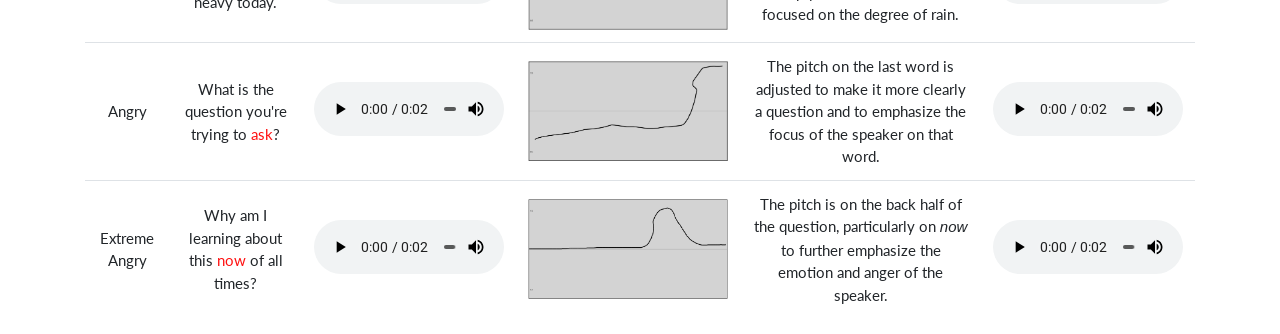
==== commit ea4fa2f4: "Update index.html" ====
--- a/index.html
+++ b/index.html
@@ -108,6 +108,13 @@
 						<td style="vertical-align : middle;text-align:center;">The words describing the news are raised in pitch for emphasis and to underline the happy emotion.</td>
 						<td style="vertical-align : middle;text-align:center;"><audio  controls style="width: 190px;"><source src="data\samples\modified_4.wav"/>Your browser does not support the audio element.</audio></td>
 					</tr><tr>
+						<td style="vertical-align : middle;text-align:center;">Extreme Happy</td>
+						<td style="vertical-align : middle;text-align:center;">There are so <span class="pitch">many people</span> here at the party.</td>
+						<td style="vertical-align : middle;text-align:center;"><audio  controls style="width: 190px;"><source src="data\samples\original_5.wav"/>Your browser does not support the audio element.</audio></td>
+						<td style="vertical-align : middle;text-align:center;"><img src="data\samples\canvas_5.png" width="200 em" height="100 em"/></td>
+						<td style="vertical-align : middle;text-align:center;">The pitch for <i>many people</i> is raised in pitch to further emphasize the excitement.</td>
+						<td style="vertical-align : middle;text-align:center;"><audio  controls style="width: 190px;"><source src="data\samples\modified_5.wav"/>Your browser does not support the audio element.</audio></td>
+					</tr><tr>
 						<td style="vertical-align : middle;text-align:center;">Sad</td>
 						<td style="vertical-align : middle;text-align:center;">The bus left before I <span class="pitch">arrived</span>.</td>
 						<td style="vertical-align : middle;text-align:center;"><audio  controls style="width: 190px;"><source src="data\samples\original_7.wav"/>Your browser does not support the audio element.</audio></td>
@@ -128,6 +135,13 @@
 						<td style="vertical-align : middle;text-align:center;"><img src="data\samples\canvas_9.png" width="200 em" height="100 em"/></td>
 						<td style="vertical-align : middle;text-align:center;">The pitch on the last word is adjusted to make it more clearly a question and to emphasize the focus of the speaker on that word.</td>
 						<td style="vertical-align : middle;text-align:center;"><audio  controls style="width: 190px;"><source src="data\samples\modified_9.wav"/>Your browser does not support the audio element.</audio></td>
+					</tr><tr>
+						<td style="vertical-align : middle;text-align:center;">Extreme Angry</td>
+						<td style="vertical-align : middle;text-align:center;">Why am I learning about this <span class="pitch">now</span> of all times?</td>
+						<td style="vertical-align : middle;text-align:center;"><audio  controls style="width: 190px;"><source src="data\samples\original_11.wav"/>Your browser does not support the audio element.</audio></td>
+						<td style="vertical-align : middle;text-align:center;"><img src="data\samples\canvas_11.png" width="200 em" height="100 em"/></td>
+						<td style="vertical-align : middle;text-align:center;">The pitch is on the back half of the question, particularly on  <i>now</i> to further emphasize the emotion and anger of the speaker.</td>
+						<td style="vertical-align : middle;text-align:center;"><audio  controls style="width: 190px;"><source src="data\samples\modified_11.wav"/>Your browser does not support the audio element.</audio></td>
 					</tr>
 				</tbody>
 			</table>
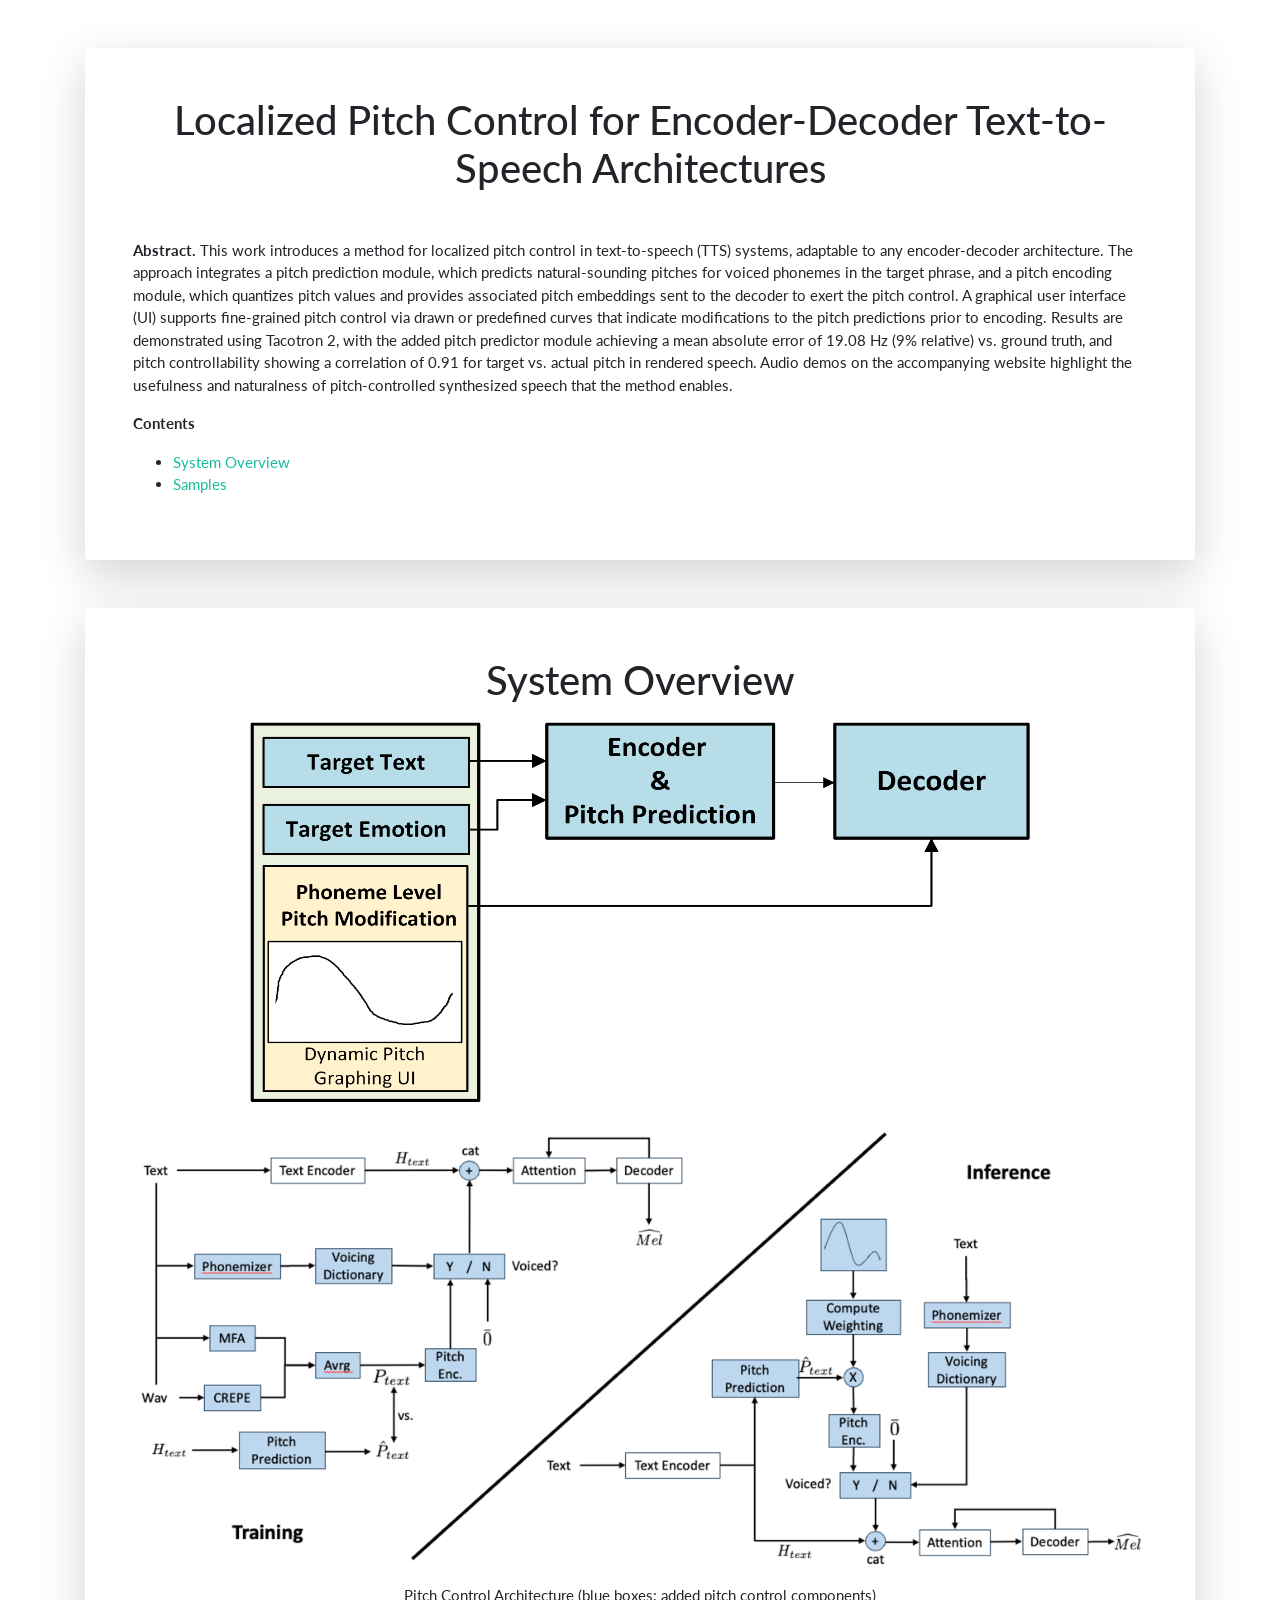
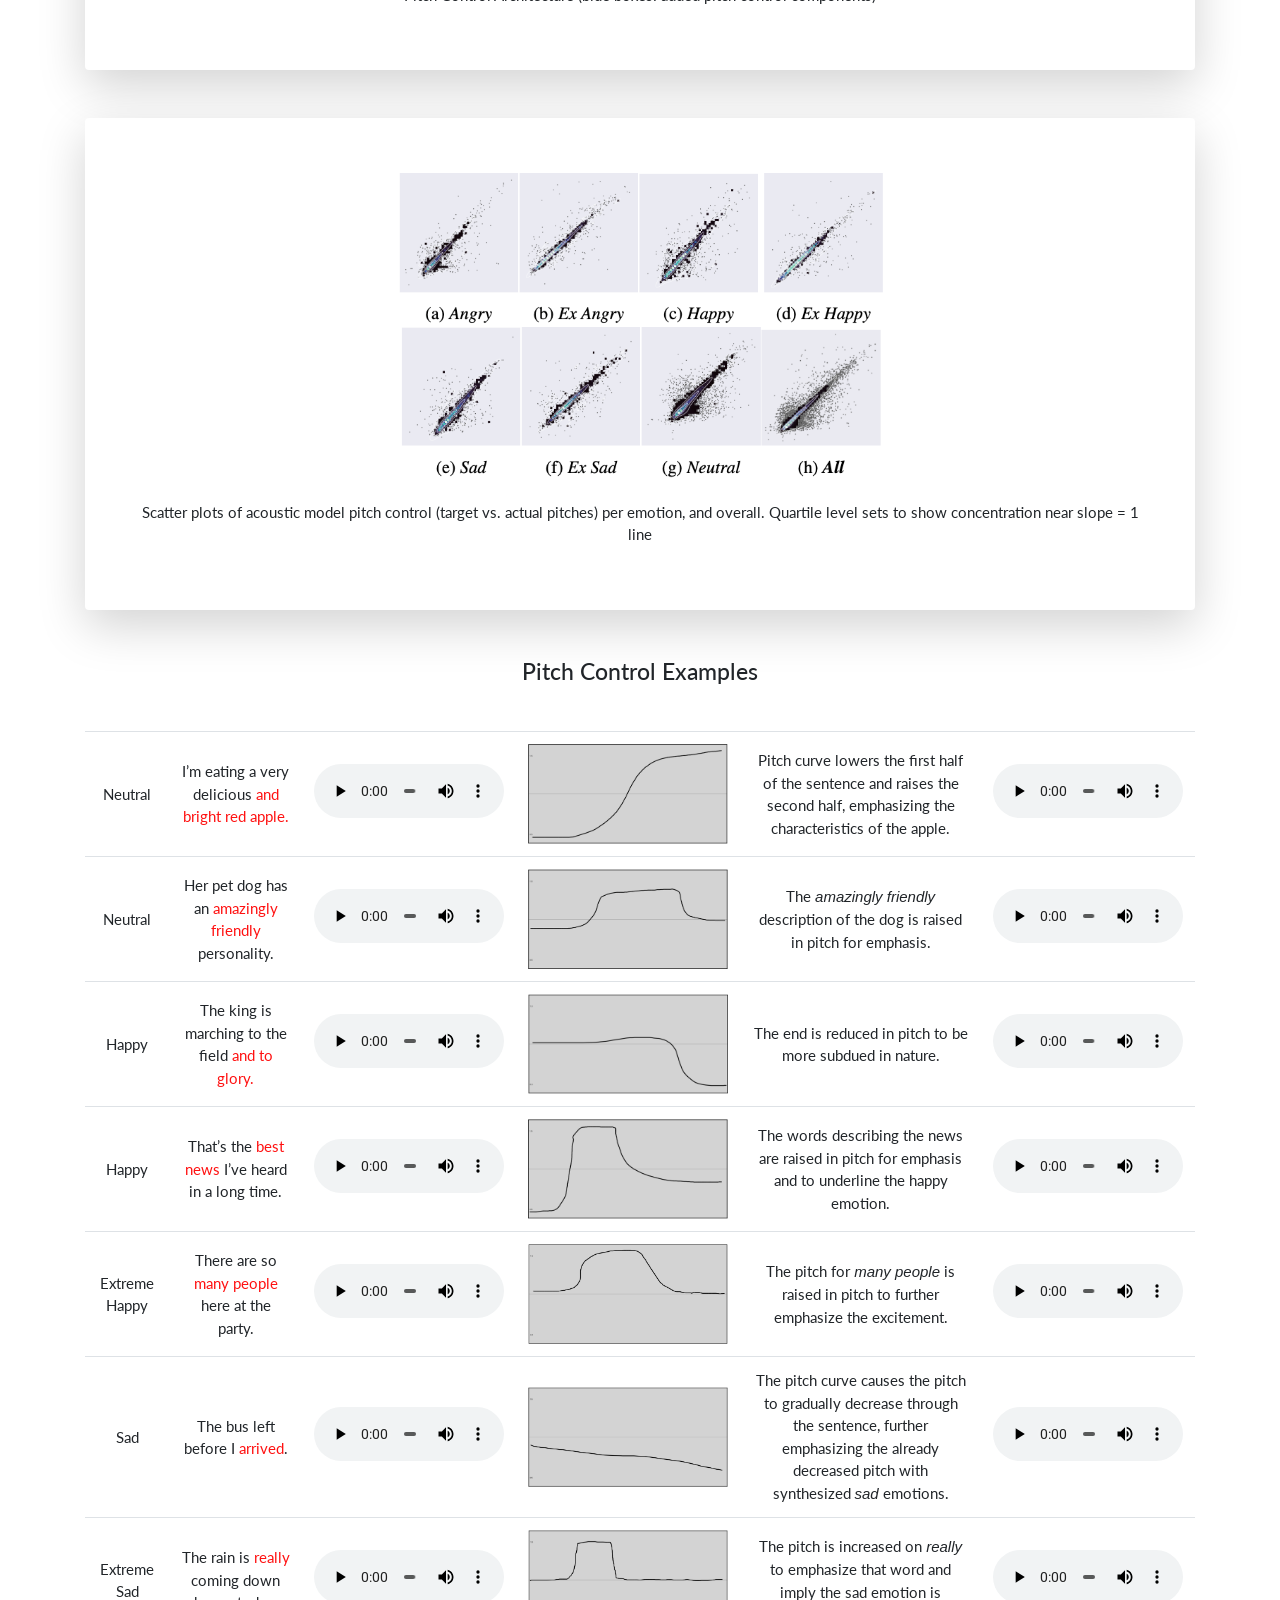
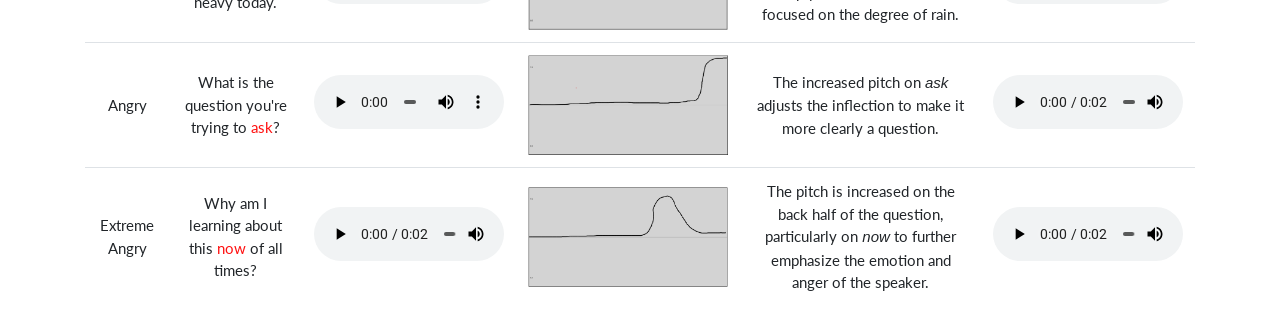
==== commit 426e1624: "Update explanations" ====
--- a/index.html
+++ b/index.html
@@ -133,14 +133,14 @@
 						<td style="vertical-align : middle;text-align:center;">What is the question you're trying to <span class="pitch">ask</span>?</td>
 						<td style="vertical-align : middle;text-align:center;"><audio  controls style="width: 190px;"><source src="data\samples\original_9.wav"/>Your browser does not support the audio element.</audio></td>
 						<td style="vertical-align : middle;text-align:center;"><img src="data\samples\canvas_9.png" width="200 em" height="100 em"/></td>
-						<td style="vertical-align : middle;text-align:center;">The pitch on the last word is adjusted to make it more clearly a question and to emphasize the focus of the speaker on that word.</td>
+						<td style="vertical-align : middle;text-align:center;">The increased pitch on <i>ask</i> adjusts the inflection to make it more clearly a question.</td>
 						<td style="vertical-align : middle;text-align:center;"><audio  controls style="width: 190px;"><source src="data\samples\modified_9.wav"/>Your browser does not support the audio element.</audio></td>
 					</tr><tr>
 						<td style="vertical-align : middle;text-align:center;">Extreme Angry</td>
 						<td style="vertical-align : middle;text-align:center;">Why am I learning about this <span class="pitch">now</span> of all times?</td>
 						<td style="vertical-align : middle;text-align:center;"><audio  controls style="width: 190px;"><source src="data\samples\original_11.wav"/>Your browser does not support the audio element.</audio></td>
 						<td style="vertical-align : middle;text-align:center;"><img src="data\samples\canvas_11.png" width="200 em" height="100 em"/></td>
-						<td style="vertical-align : middle;text-align:center;">The pitch is on the back half of the question, particularly on  <i>now</i> to further emphasize the emotion and anger of the speaker.</td>
+						<td style="vertical-align : middle;text-align:center;">The pitch is increased on the back half of the question, particularly on <i>now</i> to further emphasize the emotion and anger of the speaker.</td>
 						<td style="vertical-align : middle;text-align:center;"><audio  controls style="width: 190px;"><source src="data\samples\modified_11.wav"/>Your browser does not support the audio element.</audio></td>
 					</tr>
 				</tbody>
